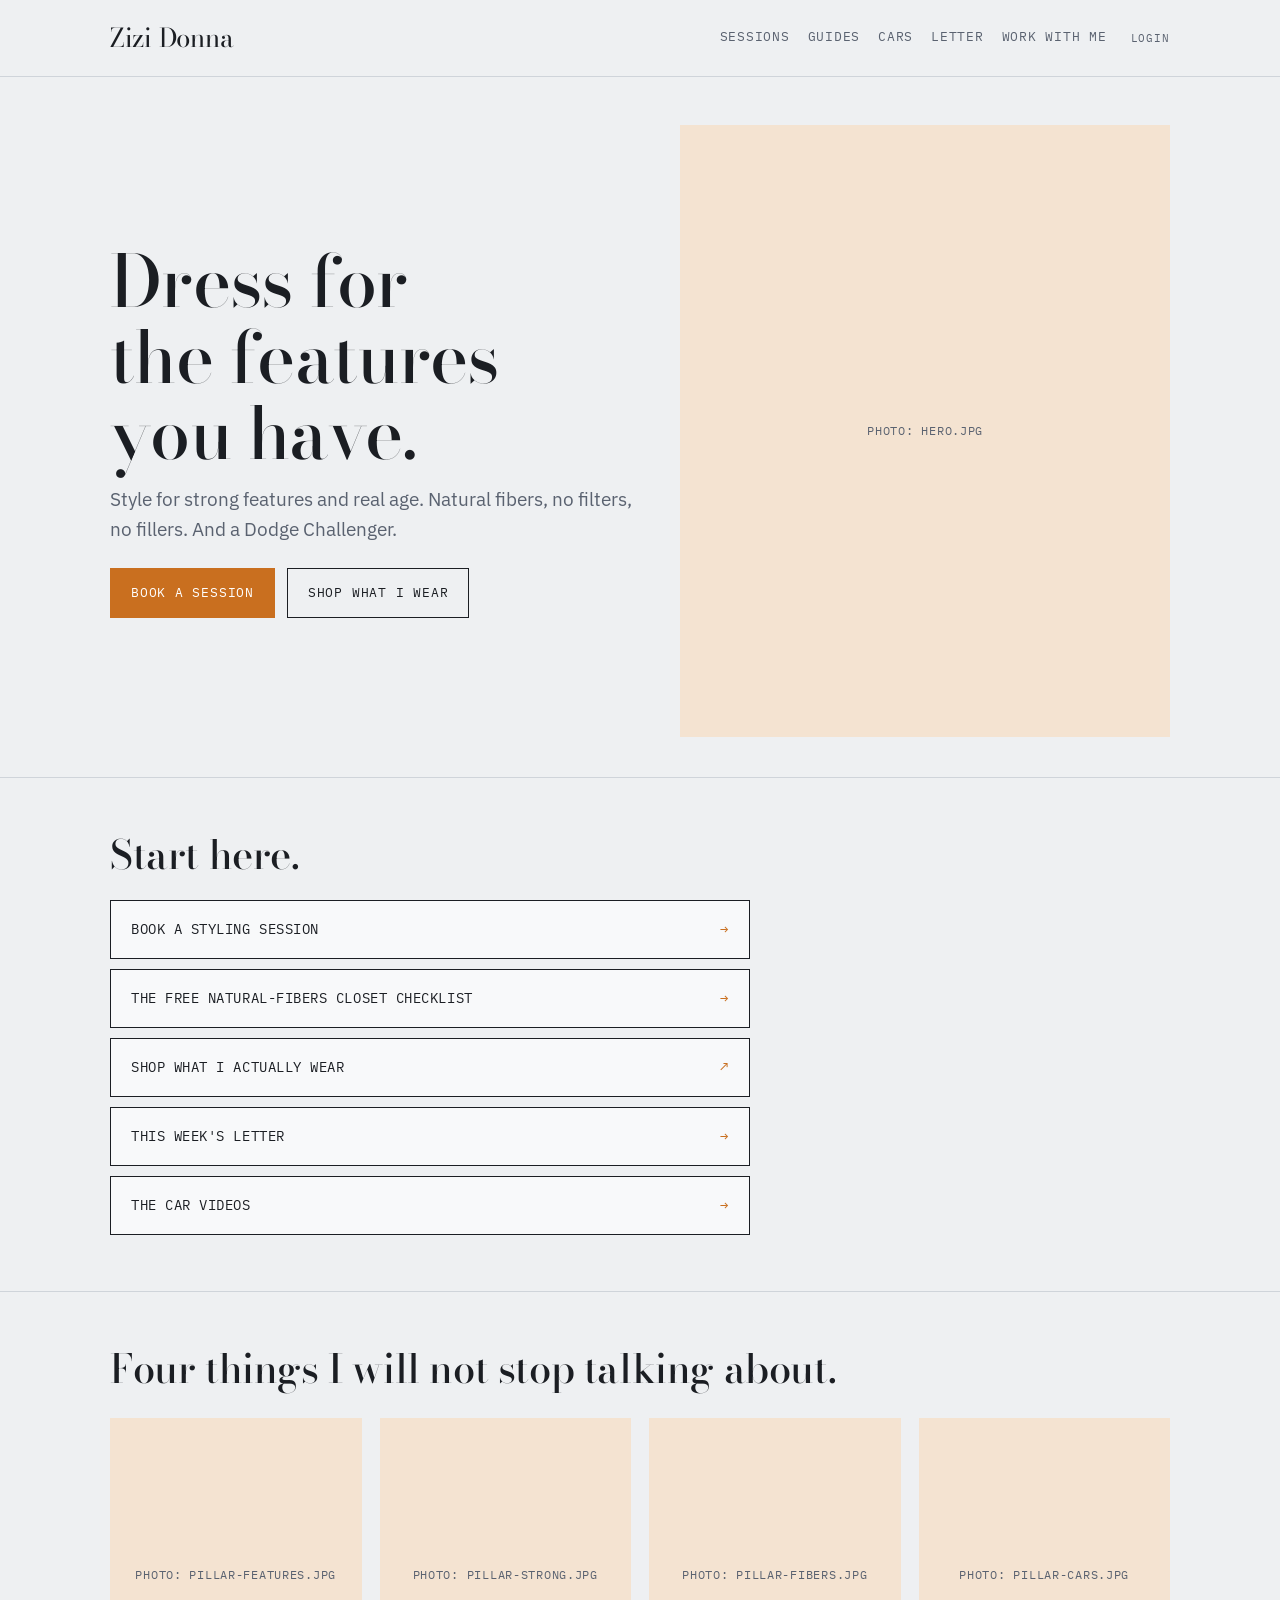
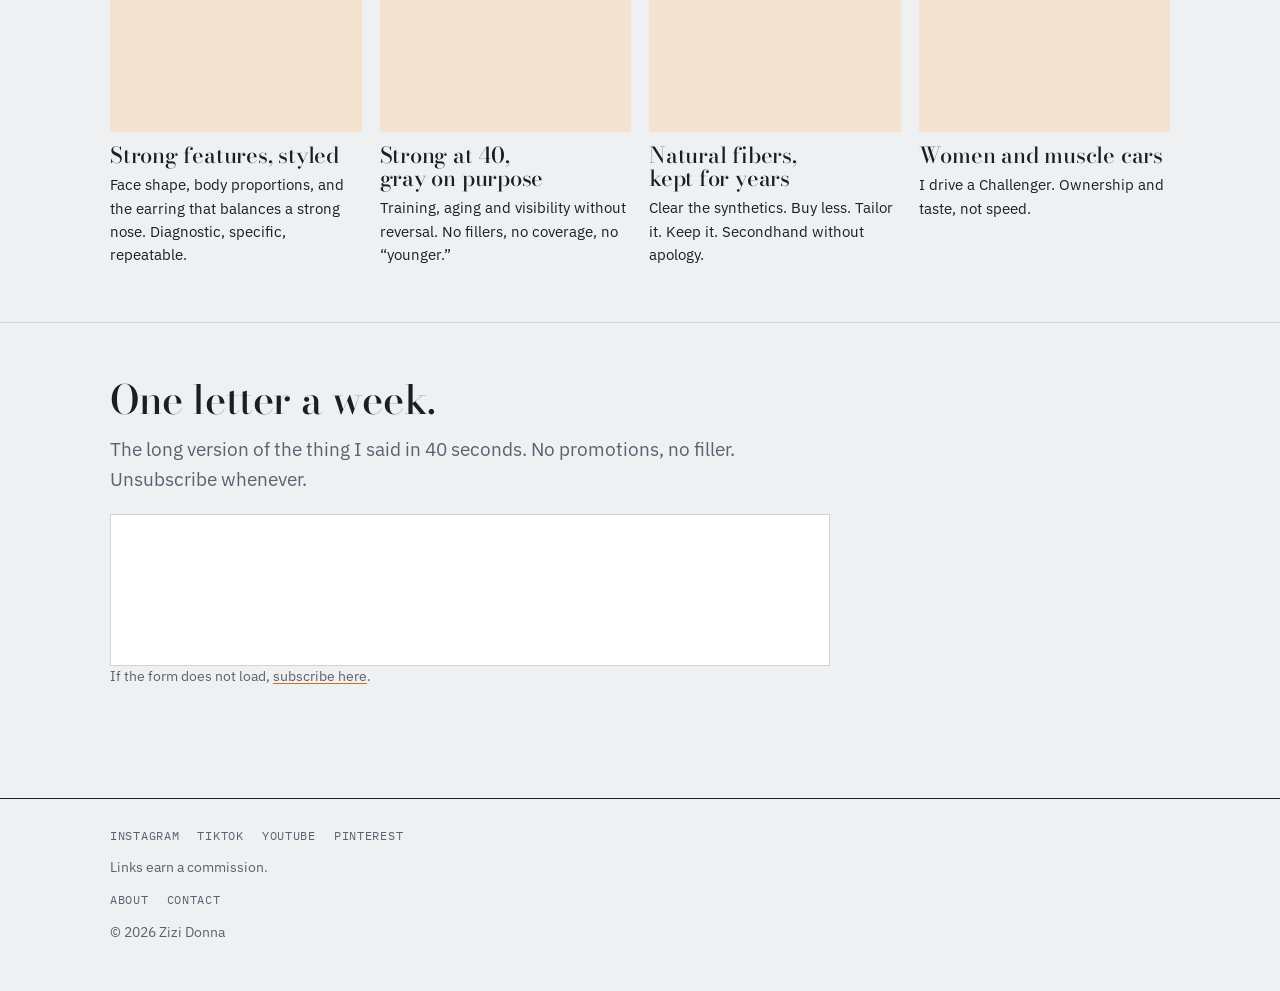
==== index.html @ 4c9f6f74 "Add files via upload" ====
<!doctype html>
<html lang="en">
<head>
<meta charset="utf-8">
<meta name="viewport" content="width=device-width, initial-scale=1">
<title>Zizi Donna · Dress for the features you have</title>
<meta name="description" content="Style for strong features and real age. Natural fibers, gray on purpose, no fillers. Sessions, guides and a weekly letter from Zizi Donna.">
<link rel="canonical" href="https://zizidonna.com/">
<meta property="og:type" content="website">
<meta property="og:url" content="https://zizidonna.com/">
<meta property="og:title" content="Zizi Donna · Dress for the features you have">
<meta property="og:description" content="Style for strong features and real age. Natural fibers, no filters, no fillers. And a Dodge Challenger.">
<meta property="og:image" content="https://zizidonna.com/assets/img/og.jpg">
<link rel="icon" href="/assets/favicon.svg" type="image/svg+xml">
<link rel="preconnect" href="https://fonts.googleapis.com">
<link rel="preconnect" href="https://fonts.gstatic.com" crossorigin>
<link rel="stylesheet" href="https://fonts.googleapis.com/css2?family=Bodoni+Moda:opsz,wght@6..96,400;6..96,500&family=IBM+Plex+Sans:wght@400;500;600&family=IBM+Plex+Mono:wght@400;500&display=swap">
<link rel="stylesheet" href="/assets/style.css">
</head>
<body>
<a class="skip" href="#main">Skip to content</a>
<header class="site">
  <div class="wrap">
    <a class="logo" href="/">Zizi Donna</a>
    <nav class="main" aria-label="Main">
      <a href="/sessions/">Sessions</a>
      <a href="/guides/">Guides</a>
      <a href="/cars/">Cars</a>
      <a href="/letter/">Letter</a>
      <a href="/brands/">Work with me</a>
    </nav>
    <a class="login" href="/dashboard/">Login</a>
  </div>
</header>

<main id="main">
  <section class="wrap hero">
    <div>
      <h1>Dress for the features you have.</h1>
      <p class="lede">Style for strong features and real age. Natural fibers, no filters, no fillers. And a Dodge Challenger.</p>
      <div class="btn-row">
        <a class="btn primary" href="/sessions/">Book a session</a>
        <a class="btn" href="https://shopmy.us/zizidonna" target="_blank" rel="noopener" data-todo="shopmy-link">Shop what I wear</a>
      </div>
    </div>
    <div class="photo">
      <img src="/assets/img/hero.jpg" alt="Zizi Donna, full length, in a white one-shoulder top and black wide-leg trousers" onerror="this.hidden=true;this.nextElementSibling.hidden=false">
      <div class="missing" hidden>Photo: hero.jpg</div>
    </div>
  </section>

  <section>
    <div class="wrap">
      <h2>Start here.</h2>
      <div class="hub">
        <a href="/sessions/"><span>Book a styling session</span><span class="arrow">→</span></a>
        <a href="/guides/"><span>The free natural-fibers closet checklist</span><span class="arrow">→</span></a>
        <a href="https://shopmy.us/zizidonna" target="_blank" rel="noopener" data-todo="shopmy-link"><span>Shop what I actually wear</span><span class="arrow">↗</span></a>
        <a href="/letter/"><span>This week's letter</span><span class="arrow">→</span></a>
        <a href="/cars/"><span>The car videos</span><span class="arrow">→</span></a>
      </div>
    </div>
  </section>

  <section>
    <div class="wrap">
      <h2>Four things I will not stop talking about.</h2>
      <div class="pillars">
        <div class="pillar">
          <img src="/assets/img/pillar-features.jpg" alt="Gold ring and bracelet on a hand, close up" onerror="this.hidden=true;this.nextElementSibling.hidden=false">
          <div class="missing" hidden>Photo: pillar-features.jpg</div>
          <h3>Strong features, styled</h3>
          <p>Face shape, body proportions, and the earring that balances a strong nose. Diagnostic, specific, repeatable.</p>
        </div>
        <div class="pillar">
          <img src="/assets/img/pillar-strong.jpg" alt="Zizi in a brown dress at a fruit market" onerror="this.hidden=true;this.nextElementSibling.hidden=false">
          <div class="missing" hidden>Photo: pillar-strong.jpg</div>
          <h3>Strong at 40, gray on purpose</h3>
          <p>Training, aging and visibility without reversal. No fillers, no coverage, no “younger.”</p>
        </div>
        <div class="pillar">
          <img src="/assets/img/pillar-fibers.jpg" alt="A wool coat, back vent" onerror="this.hidden=true;this.nextElementSibling.hidden=false">
          <div class="missing" hidden>Photo: pillar-fibers.jpg</div>
          <h3>Natural fibers, kept for years</h3>
          <p>Clear the synthetics. Buy less. Tailor it. Keep it. Secondhand without apology.</p>
        </div>
        <div class="pillar">
          <img src="/assets/img/pillar-cars.jpg" alt="A black Dodge Challenger in a parking garage, Zizi beside it in a red dress" onerror="this.hidden=true;this.nextElementSibling.hidden=false">
          <div class="missing" hidden>Photo: pillar-cars.jpg</div>
          <h3>Women and muscle cars</h3>
          <p>I drive a Challenger. Ownership and taste, not speed.</p>
        </div>
      </div>
    </div>
  </section>

  <section>
    <div class="wrap">
      <h2>One letter a week.</h2>
      <p class="lede">The long version of the thing I said in 40 seconds. No promotions, no filler. Unsubscribe whenever.</p>
      <div class="embed" data-todo="substack-publication">
        <iframe src="https://zizidonna.substack.com/embed" height="150" title="Subscribe to the letter" loading="lazy"></iframe>
      </div>
      <p class="fine">If the form does not load, <a href="https://zizidonna.substack.com" target="_blank" rel="noopener" data-todo="substack-publication">subscribe here</a>.</p>
    </div>
  </section>
</main>

<footer class="site">
  <div class="wrap">
    <nav aria-label="Social">
      <a href="https://www.instagram.com/zizidonna" rel="me">Instagram</a>
      <a href="https://www.tiktok.com/@zizidonna" rel="me">TikTok</a>
      <a href="https://www.youtube.com/@zizidonna" rel="me">YouTube</a>
      <a href="https://www.pinterest.com/zizidonna/" rel="me">Pinterest</a>
    </nav>
    <div>Links earn a commission.</div>
    <nav aria-label="Footer"><a href="/about/">About</a><a href="/contact/">Contact</a></nav>
    <div>© 2026 Zizi Donna</div>
  </div>
</footer>
</body>
</html>
---- assets/style.css ----
/* zizidonna.com — one stylesheet. Identity: Bodoni display over a cool undyed-linen ground, apricot accent (Armenia's fruit) used sparingly. */
:root {
  --bg: #eef0f2;
  --surface: #f8f9fa;
  --fg: #1b1e23;
  --muted: #5a6270;
  --rule: #cfd4da;
  --accent: #c96f1f;
  --accent-dark: #a85a16;
  --accent-soft: #f4e3d1;
  --display: "Bodoni Moda", "Didot", "Bodoni 72", Georgia, serif;
  --body: "IBM Plex Sans", "Helvetica Neue", Arial, sans-serif;
  --mono: "IBM Plex Mono", "SF Mono", Menlo, monospace;
}
* { box-sizing: border-box; }
[hidden] { display: none !important; }
html { scroll-behavior: smooth; }
body { margin: 0; background: var(--bg); color: var(--fg); font: 17px/1.55 var(--body); -webkit-font-smoothing: antialiased; }
img { max-width: 100%; display: block; }
a { color: inherit; text-decoration-color: var(--accent); text-underline-offset: 2px; }
:focus-visible { outline: 2px solid var(--accent); outline-offset: 2px; }

.skip { position: absolute; left: -999px; top: 0; }
.skip:focus { left: 16px; top: 16px; background: var(--fg); color: #fff; padding: 8px 12px; z-index: 100; }

.wrap { max-width: 1100px; margin: 0 auto; padding-left: max(20px, env(safe-area-inset-left)); padding-right: max(20px, env(safe-area-inset-right)); }

/* Header */
header.site { border-bottom: 1px solid var(--rule); }
header.site .wrap { display: flex; flex-wrap: wrap; align-items: center; justify-content: space-between; gap: 8px 24px; padding-block: 18px; }
.logo { font-family: var(--display); font-size: 26px; text-decoration: none; letter-spacing: -.01em; }
nav.main { display: flex; flex-wrap: wrap; gap: 4px 18px; font-family: var(--mono); font-size: 12.5px; letter-spacing: .06em; text-transform: uppercase; }
nav.main a { text-decoration: none; color: var(--muted); padding: 6px 0; border-bottom: 2px solid transparent; }
nav.main a[aria-current="page"], nav.main a:hover { color: var(--fg); border-bottom-color: var(--accent); }
/* Login: after the nav, far right, quieter than the nav links. Below 700px it moves up beside the logo so the nav keeps its own line. */
header.site nav.main { margin-left: auto; }
header.site .login { font-family: var(--mono); font-size: 11px; letter-spacing: .08em; text-transform: uppercase; color: var(--muted); text-decoration: none; padding: 6px 0; }
header.site .login:hover, header.site .login[aria-current="page"] { color: var(--fg); text-decoration: underline; }
@media (max-width: 700px) {
  header.site .login { order: 1; }
  header.site nav.main { order: 2; flex-basis: 100%; margin-left: 0; }
}

/* Type */
h1, h2, h3 { font-family: var(--display); font-weight: 500; line-height: 1.05; letter-spacing: -.01em; text-wrap: balance; margin: 0; }
h1 { font-size: clamp(38px, 7vw, 72px); }
h2 { font-size: clamp(28px, 4vw, 40px); }
h3 { font-size: 22px; }
.eyebrow { font-family: var(--mono); font-size: 12px; letter-spacing: .08em; text-transform: uppercase; color: var(--muted); margin: 0 0 10px; }
.lede { font-size: 19px; color: var(--muted); max-width: 60ch; margin: 14px 0 0; }
p { max-width: 66ch; margin: 0 0 14px; }
.fine { font-size: 14px; color: var(--muted); }

/* Sections */
section { padding-block: 56px; }
section + section { border-top: 1px solid var(--rule); }

/* Buttons */
.btn { display: inline-block; font-family: var(--mono); font-size: 13px; letter-spacing: .06em; text-transform: uppercase; text-decoration: none; padding: 14px 20px; border: 1px solid var(--fg); color: var(--fg); background: transparent; cursor: pointer; }
.btn:hover { background: var(--fg); color: #fff; }
.btn.primary { background: var(--accent); border-color: var(--accent); color: #fff; }
.btn.primary:hover { background: var(--accent-dark); border-color: var(--accent-dark); }
.btn-row { display: flex; flex-wrap: wrap; gap: 12px; margin-top: 24px; }

/* Hero */
.hero { display: grid; grid-template-columns: 1.1fr 1fr; gap: 32px; align-items: center; padding-block: 48px 40px; }
.hero .photo img, .hero .photo .missing { width: 100%; aspect-ratio: 4 / 5; object-fit: cover; max-height: 70vh; }

/* Link hub */
.hub { display: grid; gap: 10px; max-width: 640px; margin-top: 24px; }
.hub a { display: flex; justify-content: space-between; align-items: center; gap: 12px; padding: 18px 20px; border: 1px solid var(--fg); text-decoration: none; font-family: var(--mono); font-size: 13.5px; letter-spacing: .04em; text-transform: uppercase; background: var(--surface); }
.hub a:hover { background: var(--fg); color: #fff; }
.hub a .arrow { color: var(--accent); }

/* Pillars */
.pillars { display: grid; grid-template-columns: repeat(4, 1fr); gap: 18px; margin-top: 28px; }
.pillar { min-width: 0; }
.pillar img, .pillar .missing { width: 100%; aspect-ratio: 4 / 5; object-fit: cover; margin-bottom: 12px; }
.pillar h3 { margin-bottom: 6px; }
.pillar p { font-size: 15px; margin: 0; }

/* Cards */
.cards { display: grid; grid-template-columns: repeat(auto-fit, minmax(280px, 1fr)); gap: 18px; margin-top: 28px; }
.card { background: var(--surface); border: 1px solid var(--rule); padding: 22px; display: flex; flex-direction: column; gap: 10px; min-width: 0; }
.card .price { font-family: var(--display); font-size: 34px; line-height: 1; }
.card .meta { font-family: var(--mono); font-size: 12px; letter-spacing: .06em; text-transform: uppercase; color: var(--muted); }
.card p { margin: 0; font-size: 15.5px; }
.card .btn { margin-top: auto; align-self: flex-start; }

/* Two-column boxes, tables, quotes, embeds */
.two { display: grid; grid-template-columns: repeat(auto-fit, minmax(260px, 1fr)); gap: 18px; margin-top: 24px; }
.box { border: 1px solid var(--rule); padding: 18px 20px; min-width: 0; }
.box h4 { margin: 0 0 8px; font-family: var(--mono); font-size: 12px; letter-spacing: .06em; text-transform: uppercase; color: var(--muted); font-weight: 500; }
ul { padding-left: 18px; margin: 0; }
li { margin-bottom: 6px; }
li::marker { color: var(--accent); }
.tablewrap { overflow-x: auto; margin-top: 20px; }
table { border-collapse: collapse; width: 100%; font-size: 15px; }
th, td { text-align: left; vertical-align: top; padding: 10px; border-bottom: 1px solid var(--rule); }
th { font-family: var(--mono); font-size: 11.5px; letter-spacing: .06em; text-transform: uppercase; color: var(--muted); font-weight: 500; }
blockquote.pull { font-family: var(--display); font-size: clamp(24px, 3.4vw, 36px); line-height: 1.2; margin: 40px 0; padding-left: 20px; border-left: 3px solid var(--accent); max-width: 28ch; }
.embed { border: 1px solid var(--rule); background: #fff; max-width: 720px; margin-top: 20px; }
.embed iframe { display: block; width: 100%; border: 0; }
details { border-top: 1px solid var(--rule); padding: 12px 0; max-width: 66ch; }
details:last-of-type { border-bottom: 1px solid var(--rule); }
summary { cursor: pointer; font-weight: 600; }
details p { margin: 10px 0 0; }
.missing { display: flex; align-items: center; justify-content: center; text-align: center; padding: 16px; background: var(--accent-soft); color: var(--muted); font-family: var(--mono); font-size: 12px; letter-spacing: .06em; text-transform: uppercase; }
.stat { font-family: var(--display); font-size: clamp(22px, 3vw, 30px); line-height: 1.2; max-width: 36ch; margin: 24px 0 0; }

/* Footer */
footer.site { border-top: 1px solid var(--fg); margin-top: 40px; padding-block: 28px 48px; font-size: 14px; color: var(--muted); }
footer.site .wrap { display: grid; gap: 12px; }
footer.site nav { display: flex; flex-wrap: wrap; gap: 6px 18px; font-family: var(--mono); font-size: 12px; letter-spacing: .06em; text-transform: uppercase; }
footer.site a { text-decoration: none; color: var(--muted); }
footer.site a:hover { color: var(--fg); }

@media (max-width: 820px) {
  .hero { grid-template-columns: 1fr; gap: 24px; padding-block: 32px 28px; }
  .hero .photo img, .hero .photo .missing { max-height: 52vh; }
  .pillars { grid-template-columns: repeat(2, 1fr); gap: 14px; }
  section { padding-block: 40px; }
}
@media (prefers-reduced-motion: reduce) { html { scroll-behavior: auto; } }
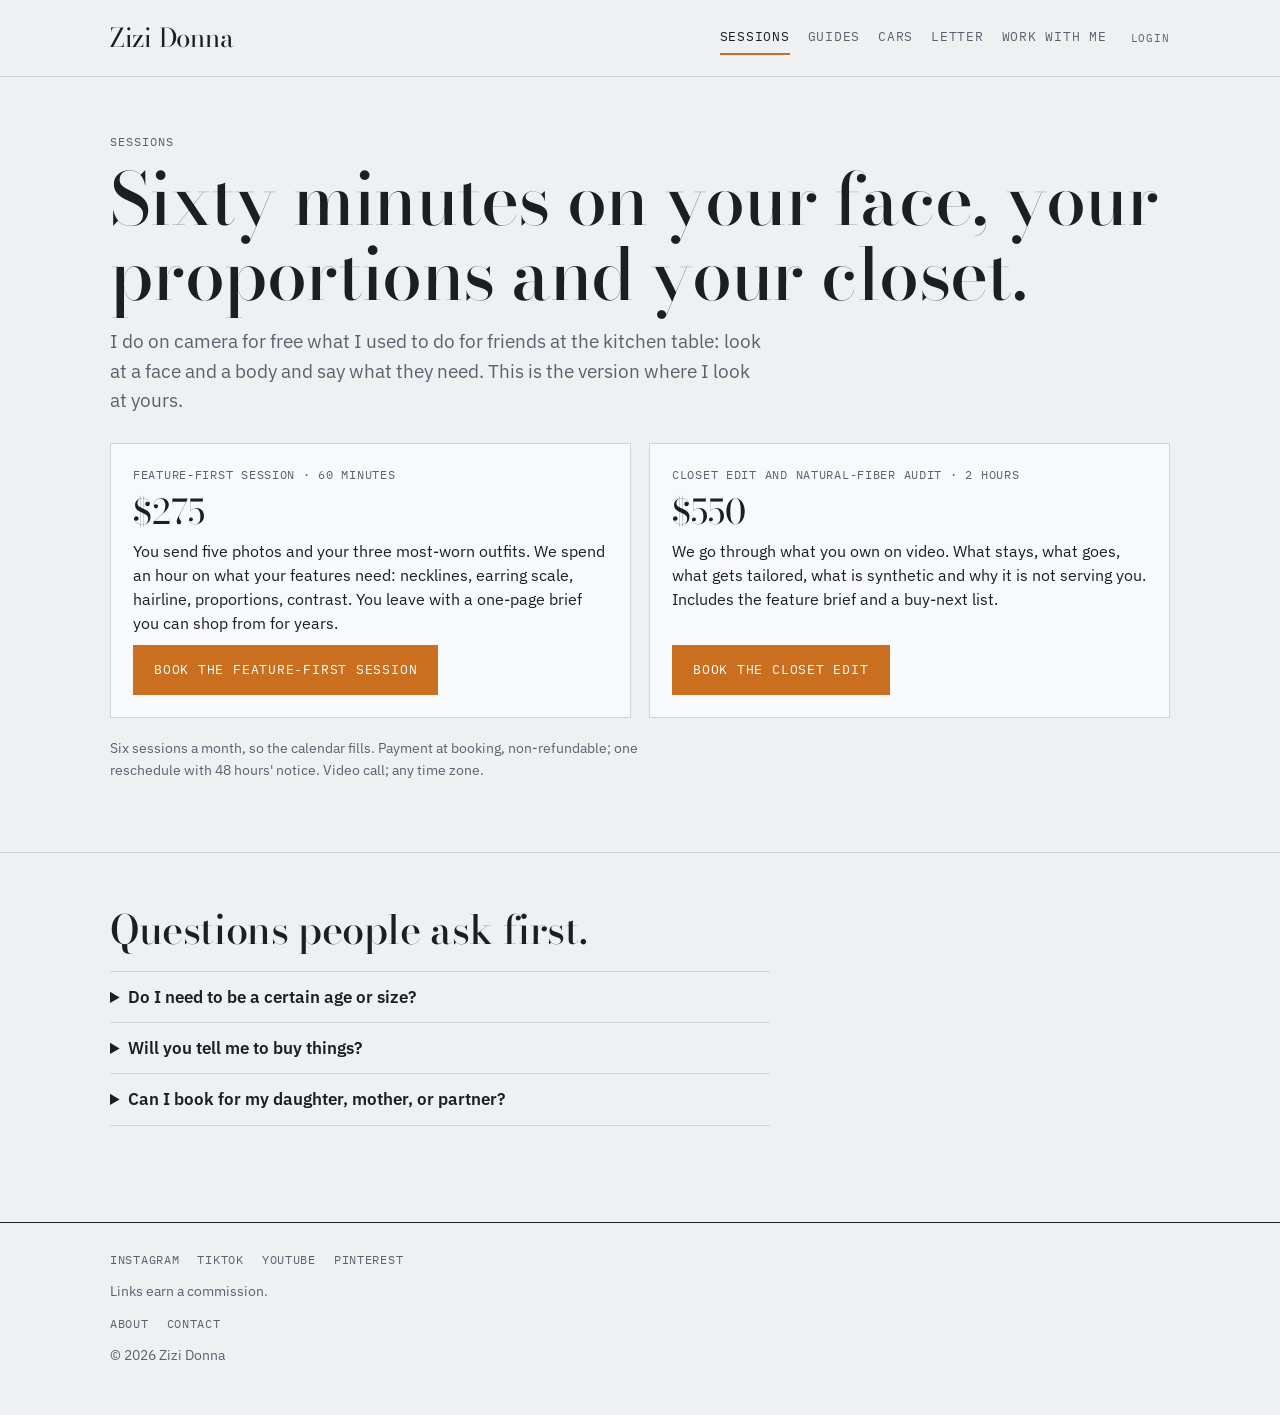
==== commit 7e9b7d3c: "Add files via upload" ====
--- a/index.html
+++ b/index.html
@@ -3,13 +3,13 @@
 <head>
 <meta charset="utf-8">
 <meta name="viewport" content="width=device-width, initial-scale=1">
-<title>Zizi Donna · Dress for the features you have</title>
-<meta name="description" content="Style for strong features and real age. Natural fibers, gray on purpose, no fillers. Sessions, guides and a weekly letter from Zizi Donna.">
-<link rel="canonical" href="https://zizidonna.com/">
+<title>Styling sessions with Zizi Donna</title>
+<meta name="description" content="Sixty minutes on your face, your proportions and your closet. Feature-first styling for women who want to look like themselves.">
+<link rel="canonical" href="https://zizidonna.com/sessions/">
 <meta property="og:type" content="website">
-<meta property="og:url" content="https://zizidonna.com/">
-<meta property="og:title" content="Zizi Donna · Dress for the features you have">
-<meta property="og:description" content="Style for strong features and real age. Natural fibers, no filters, no fillers. And a Dodge Challenger.">
+<meta property="og:url" content="https://zizidonna.com/sessions/">
+<meta property="og:title" content="Styling sessions with Zizi Donna">
+<meta property="og:description" content="Sixty minutes on your face, your proportions and your closet.">
 <meta property="og:image" content="https://zizidonna.com/assets/img/og.jpg">
 <link rel="icon" href="/assets/favicon.svg" type="image/svg+xml">
 <link rel="preconnect" href="https://fonts.googleapis.com">
@@ -23,7 +23,7 @@
   <div class="wrap">
     <a class="logo" href="/">Zizi Donna</a>
     <nav class="main" aria-label="Main">
-      <a href="/sessions/">Sessions</a>
+      <a href="/sessions/" aria-current="page">Sessions</a>
       <a href="/guides/">Guides</a>
       <a href="/cars/">Cars</a>
       <a href="/letter/">Letter</a>
@@ -34,74 +34,48 @@
 </header>
 
 <main id="main">
-  <section class="wrap hero">
-    <div>
-      <h1>Dress for the features you have.</h1>
-      <p class="lede">Style for strong features and real age. Natural fibers, no filters, no fillers. And a Dodge Challenger.</p>
-      <div class="btn-row">
-        <a class="btn primary" href="/sessions/">Book a session</a>
-        <a class="btn" href="https://shopmy.us/zizidonna" target="_blank" rel="noopener" data-todo="shopmy-link">Shop what I wear</a>
+  <section>
+    <div class="wrap">
+      <p class="eyebrow">Sessions</p>
+      <h1>Sixty minutes on your face, your proportions and your closet.</h1>
+      <p class="lede">I do on camera for free what I used to do for friends at the kitchen table: look at a face and a body and say what they need. This is the version where I look at yours.</p>
+
+      <div class="cards">
+        <div class="card">
+          <div class="meta">Feature-first session · 60 minutes</div>
+          <div class="price">$275</div>
+          <p>You send five photos and your three most-worn outfits. We spend an hour on what your features need: necklines, earring scale, hairline, proportions, contrast. You leave with a one-page brief you can shop from for years.</p>
+          <a class="btn primary" href="https://cal.com/zizidonna/feature-first-session" target="_blank" rel="noopener">Book the feature-first session</a>
+        </div>
+        <div class="card">
+          <div class="meta">Closet edit and natural-fiber audit · 2 hours</div>
+          <div class="price">$550</div>
+          <p>We go through what you own on video. What stays, what goes, what gets tailored, what is synthetic and why it is not serving you. Includes the feature brief and a buy-next list.</p>
+          <a class="btn primary" href="https://cal.com/zizidonna/closet-edit" target="_blank" rel="noopener">Book the closet edit</a>
+        </div>
       </div>
-    </div>
-    <div class="photo">
-      <img src="/assets/img/hero.jpg" alt="Zizi Donna, full length, in a white one-shoulder top and black wide-leg trousers" onerror="this.hidden=true;this.nextElementSibling.hidden=false">
-      <div class="missing" hidden>Photo: hero.jpg</div>
+
+      <p class="fine" style="margin-top:20px">Six sessions a month, so the calendar fills. Payment at booking, non-refundable; one reschedule with 48 hours' notice. Video call; any time zone.</p>
     </div>
   </section>
 
   <section>
     <div class="wrap">
-      <h2>Start here.</h2>
-      <div class="hub">
-        <a href="/sessions/"><span>Book a styling session</span><span class="arrow">→</span></a>
-        <a href="/guides/"><span>The free natural-fibers closet checklist</span><span class="arrow">→</span></a>
-        <a href="https://shopmy.us/zizidonna" target="_blank" rel="noopener" data-todo="shopmy-link"><span>Shop what I actually wear</span><span class="arrow">↗</span></a>
-        <a href="/letter/"><span>This week's letter</span><span class="arrow">→</span></a>
-        <a href="/cars/"><span>The car videos</span><span class="arrow">→</span></a>
+      <h2>Questions people ask first.</h2>
+      <div style="margin-top:20px">
+        <details>
+          <summary>Do I need to be a certain age or size?</summary>
+          <p>No. The method is about features and proportions, not age or size.</p>
+        </details>
+        <details>
+          <summary>Will you tell me to buy things?</summary>
+          <p>Rarely, and never from a brand I would not wear. Most sessions end with fewer purchases, not more.</p>
+        </details>
+        <details>
+          <summary>Can I book for my daughter, mother, or partner?</summary>
+          <p>Yes. Book under your name and tell me in the intake form.</p>
+        </details>
       </div>
-    </div>
-  </section>
-
-  <section>
-    <div class="wrap">
-      <h2>Four things I will not stop talking about.</h2>
-      <div class="pillars">
-        <div class="pillar">
-          <img src="/assets/img/pillar-features.jpg" alt="Gold ring and bracelet on a hand, close up" onerror="this.hidden=true;this.nextElementSibling.hidden=false">
-          <div class="missing" hidden>Photo: pillar-features.jpg</div>
-          <h3>Strong features, styled</h3>
-          <p>Face shape, body proportions, and the earring that balances a strong nose. Diagnostic, specific, repeatable.</p>
-        </div>
-        <div class="pillar">
-          <img src="/assets/img/pillar-strong.jpg" alt="Zizi in a brown dress at a fruit market" onerror="this.hidden=true;this.nextElementSibling.hidden=false">
-          <div class="missing" hidden>Photo: pillar-strong.jpg</div>
-          <h3>Strong at 40, gray on purpose</h3>
-          <p>Training, aging and visibility without reversal. No fillers, no coverage, no “younger.”</p>
-        </div>
-        <div class="pillar">
-          <img src="/assets/img/pillar-fibers.jpg" alt="A wool coat, back vent" onerror="this.hidden=true;this.nextElementSibling.hidden=false">
-          <div class="missing" hidden>Photo: pillar-fibers.jpg</div>
-          <h3>Natural fibers, kept for years</h3>
-          <p>Clear the synthetics. Buy less. Tailor it. Keep it. Secondhand without apology.</p>
-        </div>
-        <div class="pillar">
-          <img src="/assets/img/pillar-cars.jpg" alt="A black Dodge Challenger in a parking garage, Zizi beside it in a red dress" onerror="this.hidden=true;this.nextElementSibling.hidden=false">
-          <div class="missing" hidden>Photo: pillar-cars.jpg</div>
-          <h3>Women and muscle cars</h3>
-          <p>I drive a Challenger. Ownership and taste, not speed.</p>
-        </div>
-      </div>
-    </div>
-  </section>
-
-  <section>
-    <div class="wrap">
-      <h2>One letter a week.</h2>
-      <p class="lede">The long version of the thing I said in 40 seconds. No promotions, no filler. Unsubscribe whenever.</p>
-      <div class="embed" data-todo="substack-publication">
-        <iframe src="https://zizidonna.substack.com/embed" height="150" title="Subscribe to the letter" loading="lazy"></iframe>
-      </div>
-      <p class="fine">If the form does not load, <a href="https://zizidonna.substack.com" target="_blank" rel="noopener" data-todo="substack-publication">subscribe here</a>.</p>
     </div>
   </section>
 </main>
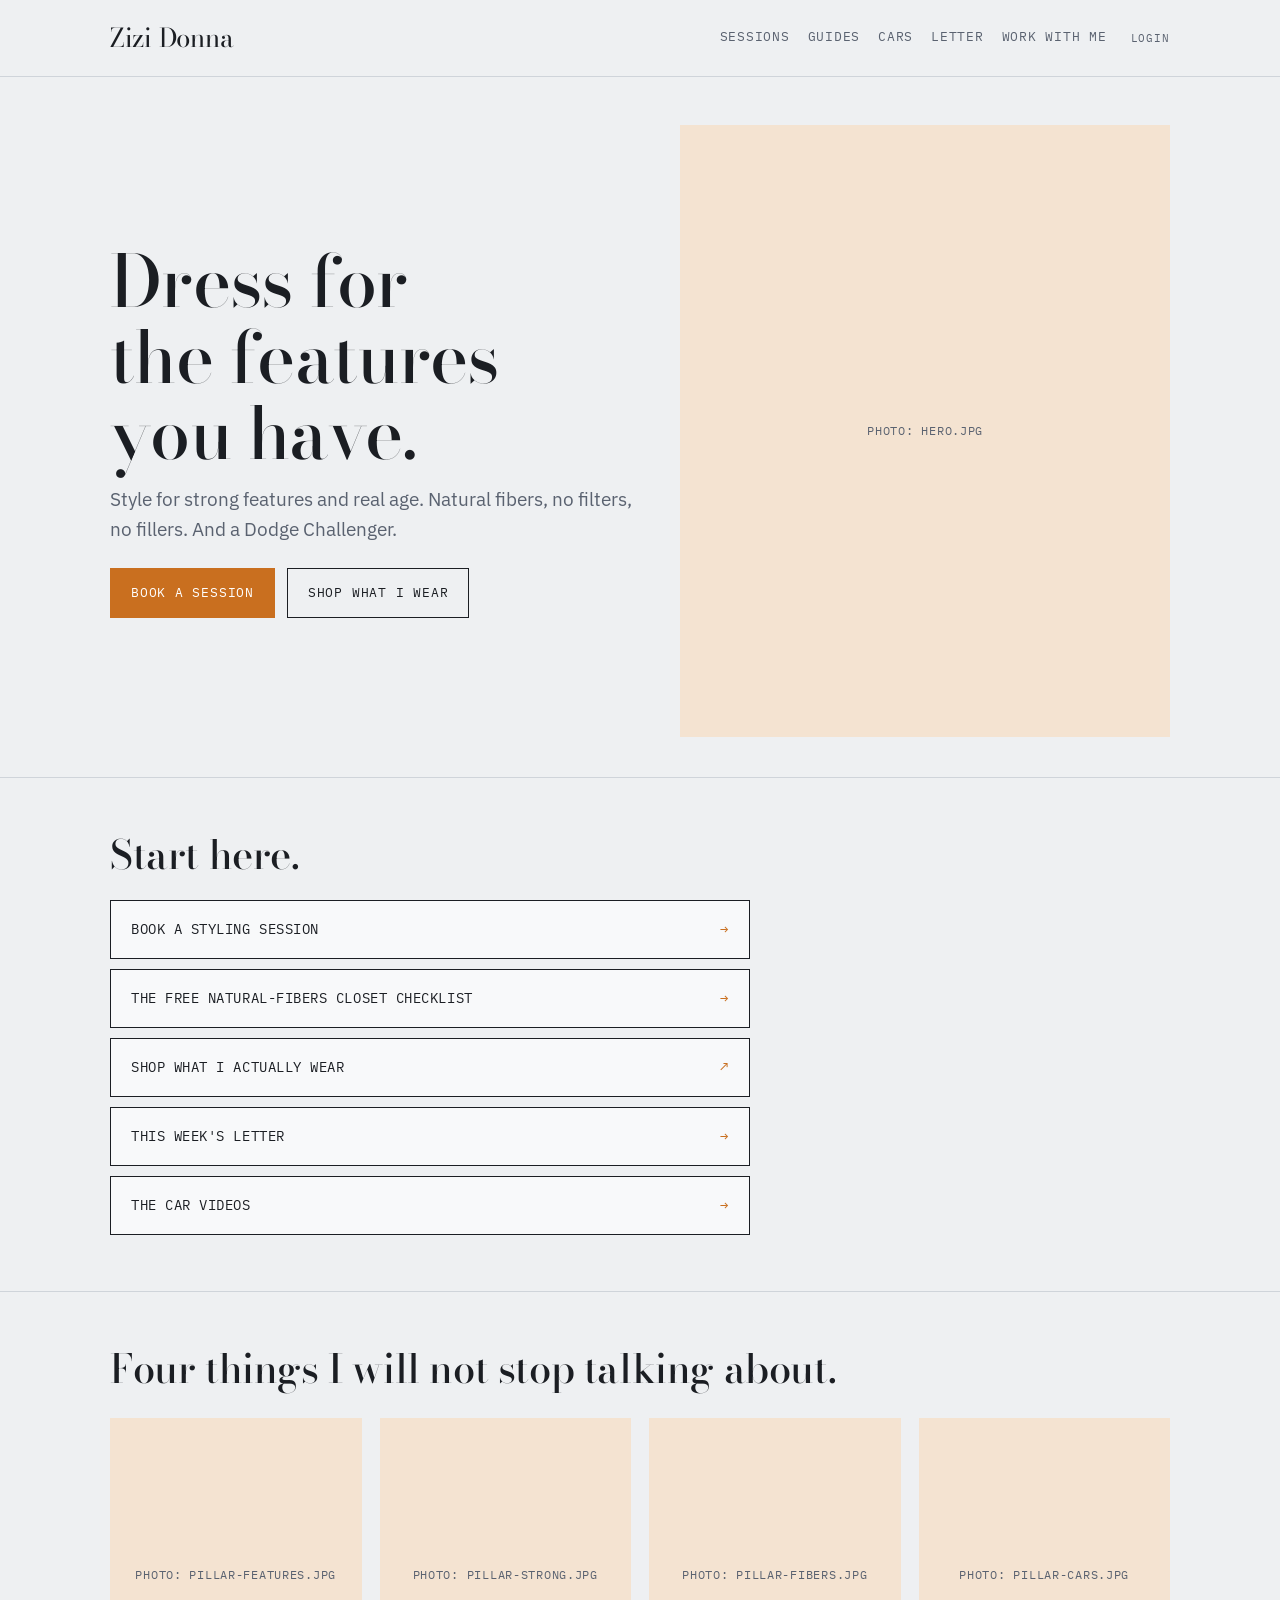
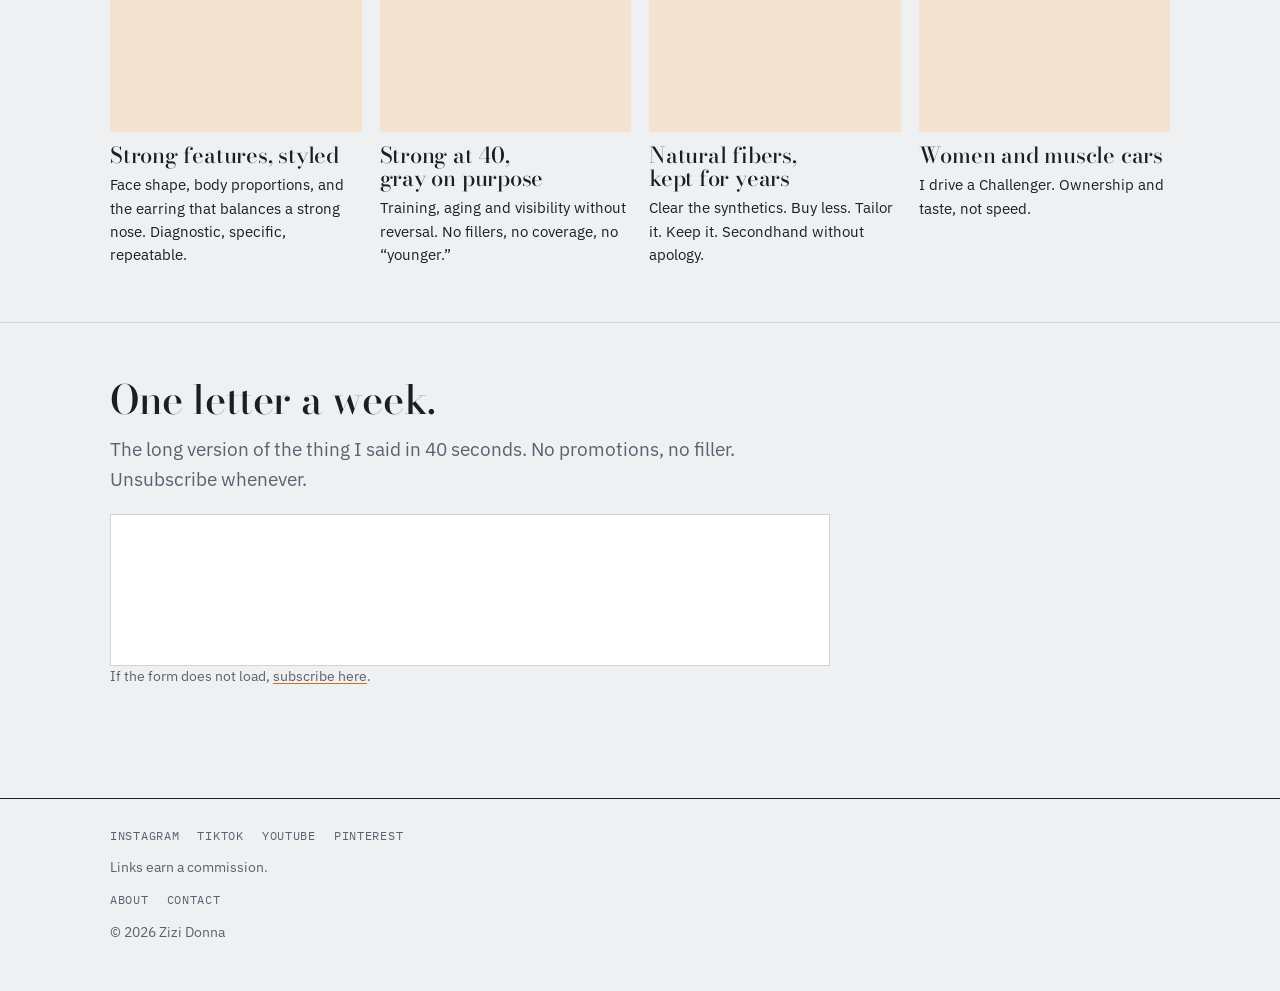
==== commit 254ec0ad: "Add files via upload" ====
--- a/index.html
+++ b/index.html
@@ -3,13 +3,13 @@
 <head>
 <meta charset="utf-8">
 <meta name="viewport" content="width=device-width, initial-scale=1">
-<title>Styling sessions with Zizi Donna</title>
-<meta name="description" content="Sixty minutes on your face, your proportions and your closet. Feature-first styling for women who want to look like themselves.">
-<link rel="canonical" href="https://zizidonna.com/sessions/">
+<title>Zizi Donna · Dress for the features you have</title>
+<meta name="description" content="Style for strong features and real age. Natural fibers, gray on purpose, no fillers. Sessions, guides and a weekly letter from Zizi Donna.">
+<link rel="canonical" href="https://zizidonna.com/">
 <meta property="og:type" content="website">
-<meta property="og:url" content="https://zizidonna.com/sessions/">
-<meta property="og:title" content="Styling sessions with Zizi Donna">
-<meta property="og:description" content="Sixty minutes on your face, your proportions and your closet.">
+<meta property="og:url" content="https://zizidonna.com/">
+<meta property="og:title" content="Zizi Donna · Dress for the features you have">
+<meta property="og:description" content="Style for strong features and real age. Natural fibers, no filters, no fillers. And a Dodge Challenger.">
 <meta property="og:image" content="https://zizidonna.com/assets/img/og.jpg">
 <link rel="icon" href="/assets/favicon.svg" type="image/svg+xml">
 <link rel="preconnect" href="https://fonts.googleapis.com">
@@ -23,7 +23,7 @@
   <div class="wrap">
     <a class="logo" href="/">Zizi Donna</a>
     <nav class="main" aria-label="Main">
-      <a href="/sessions/" aria-current="page">Sessions</a>
+      <a href="/sessions/">Sessions</a>
       <a href="/guides/">Guides</a>
       <a href="/cars/">Cars</a>
       <a href="/letter/">Letter</a>
@@ -34,48 +34,74 @@
 </header>
 
 <main id="main">
-  <section>
-    <div class="wrap">
-      <p class="eyebrow">Sessions</p>
-      <h1>Sixty minutes on your face, your proportions and your closet.</h1>
-      <p class="lede">I do on camera for free what I used to do for friends at the kitchen table: look at a face and a body and say what they need. This is the version where I look at yours.</p>
-
-      <div class="cards">
-        <div class="card">
-          <div class="meta">Feature-first session · 60 minutes</div>
-          <div class="price">$275</div>
-          <p>You send five photos and your three most-worn outfits. We spend an hour on what your features need: necklines, earring scale, hairline, proportions, contrast. You leave with a one-page brief you can shop from for years.</p>
-          <a class="btn primary" href="https://cal.com/zizidonna/feature-first-session" target="_blank" rel="noopener">Book the feature-first session</a>
-        </div>
-        <div class="card">
-          <div class="meta">Closet edit and natural-fiber audit · 2 hours</div>
-          <div class="price">$550</div>
-          <p>We go through what you own on video. What stays, what goes, what gets tailored, what is synthetic and why it is not serving you. Includes the feature brief and a buy-next list.</p>
-          <a class="btn primary" href="https://cal.com/zizidonna/closet-edit" target="_blank" rel="noopener">Book the closet edit</a>
-        </div>
+  <section class="wrap hero">
+    <div>
+      <h1>Dress for the features you have.</h1>
+      <p class="lede">Style for strong features and real age. Natural fibers, no filters, no fillers. And a Dodge Challenger.</p>
+      <div class="btn-row">
+        <a class="btn primary" href="/sessions/">Book a session</a>
+        <a class="btn" href="https://shopmy.us/zizidonna" target="_blank" rel="noopener" data-todo="shopmy-link">Shop what I wear</a>
       </div>
-
-      <p class="fine" style="margin-top:20px">Six sessions a month, so the calendar fills. Payment at booking, non-refundable; one reschedule with 48 hours' notice. Video call; any time zone.</p>
+    </div>
+    <div class="photo">
+      <img src="/assets/img/hero.jpg" alt="Zizi Donna, full length, in a white one-shoulder top and black wide-leg trousers" onerror="this.hidden=true;this.nextElementSibling.hidden=false">
+      <div class="missing" hidden>Photo: hero.jpg</div>
     </div>
   </section>
 
   <section>
     <div class="wrap">
-      <h2>Questions people ask first.</h2>
-      <div style="margin-top:20px">
-        <details>
-          <summary>Do I need to be a certain age or size?</summary>
-          <p>No. The method is about features and proportions, not age or size.</p>
-        </details>
-        <details>
-          <summary>Will you tell me to buy things?</summary>
-          <p>Rarely, and never from a brand I would not wear. Most sessions end with fewer purchases, not more.</p>
-        </details>
-        <details>
-          <summary>Can I book for my daughter, mother, or partner?</summary>
-          <p>Yes. Book under your name and tell me in the intake form.</p>
-        </details>
+      <h2>Start here.</h2>
+      <div class="hub">
+        <a href="/sessions/"><span>Book a styling session</span><span class="arrow">→</span></a>
+        <a href="/guides/"><span>The free natural-fibers closet checklist</span><span class="arrow">→</span></a>
+        <a href="https://shopmy.us/zizidonna" target="_blank" rel="noopener" data-todo="shopmy-link"><span>Shop what I actually wear</span><span class="arrow">↗</span></a>
+        <a href="/letter/"><span>This week's letter</span><span class="arrow">→</span></a>
+        <a href="/cars/"><span>The car videos</span><span class="arrow">→</span></a>
       </div>
+    </div>
+  </section>
+
+  <section>
+    <div class="wrap">
+      <h2>Four things I will not stop talking about.</h2>
+      <div class="pillars">
+        <div class="pillar">
+          <img src="/assets/img/pillar-features.jpg" alt="Gold ring and bracelet on a hand, close up" onerror="this.hidden=true;this.nextElementSibling.hidden=false">
+          <div class="missing" hidden>Photo: pillar-features.jpg</div>
+          <h3>Strong features, styled</h3>
+          <p>Face shape, body proportions, and the earring that balances a strong nose. Diagnostic, specific, repeatable.</p>
+        </div>
+        <div class="pillar">
+          <img src="/assets/img/pillar-strong.jpg" alt="Zizi in a brown dress at a fruit market" onerror="this.hidden=true;this.nextElementSibling.hidden=false">
+          <div class="missing" hidden>Photo: pillar-strong.jpg</div>
+          <h3>Strong at 40, gray on purpose</h3>
+          <p>Training, aging and visibility without reversal. No fillers, no coverage, no “younger.”</p>
+        </div>
+        <div class="pillar">
+          <img src="/assets/img/pillar-fibers.jpg" alt="A wool coat, back vent" onerror="this.hidden=true;this.nextElementSibling.hidden=false">
+          <div class="missing" hidden>Photo: pillar-fibers.jpg</div>
+          <h3>Natural fibers, kept for years</h3>
+          <p>Clear the synthetics. Buy less. Tailor it. Keep it. Secondhand without apology.</p>
+        </div>
+        <div class="pillar">
+          <img src="/assets/img/pillar-cars.jpg" alt="A black Dodge Challenger in a parking garage, Zizi beside it in a red dress" onerror="this.hidden=true;this.nextElementSibling.hidden=false">
+          <div class="missing" hidden>Photo: pillar-cars.jpg</div>
+          <h3>Women and muscle cars</h3>
+          <p>I drive a Challenger. Ownership and taste, not speed.</p>
+        </div>
+      </div>
+    </div>
+  </section>
+
+  <section>
+    <div class="wrap">
+      <h2>One letter a week.</h2>
+      <p class="lede">The long version of the thing I said in 40 seconds. No promotions, no filler. Unsubscribe whenever.</p>
+      <div class="embed">
+        <iframe src="https://zizidonna.substack.com/embed" height="150" title="Subscribe to the letter" loading="lazy"></iframe>
+      </div>
+      <p class="fine">If the form does not load, <a href="https://zizidonna.substack.com" target="_blank" rel="noopener">subscribe here</a>.</p>
     </div>
   </section>
 </main>
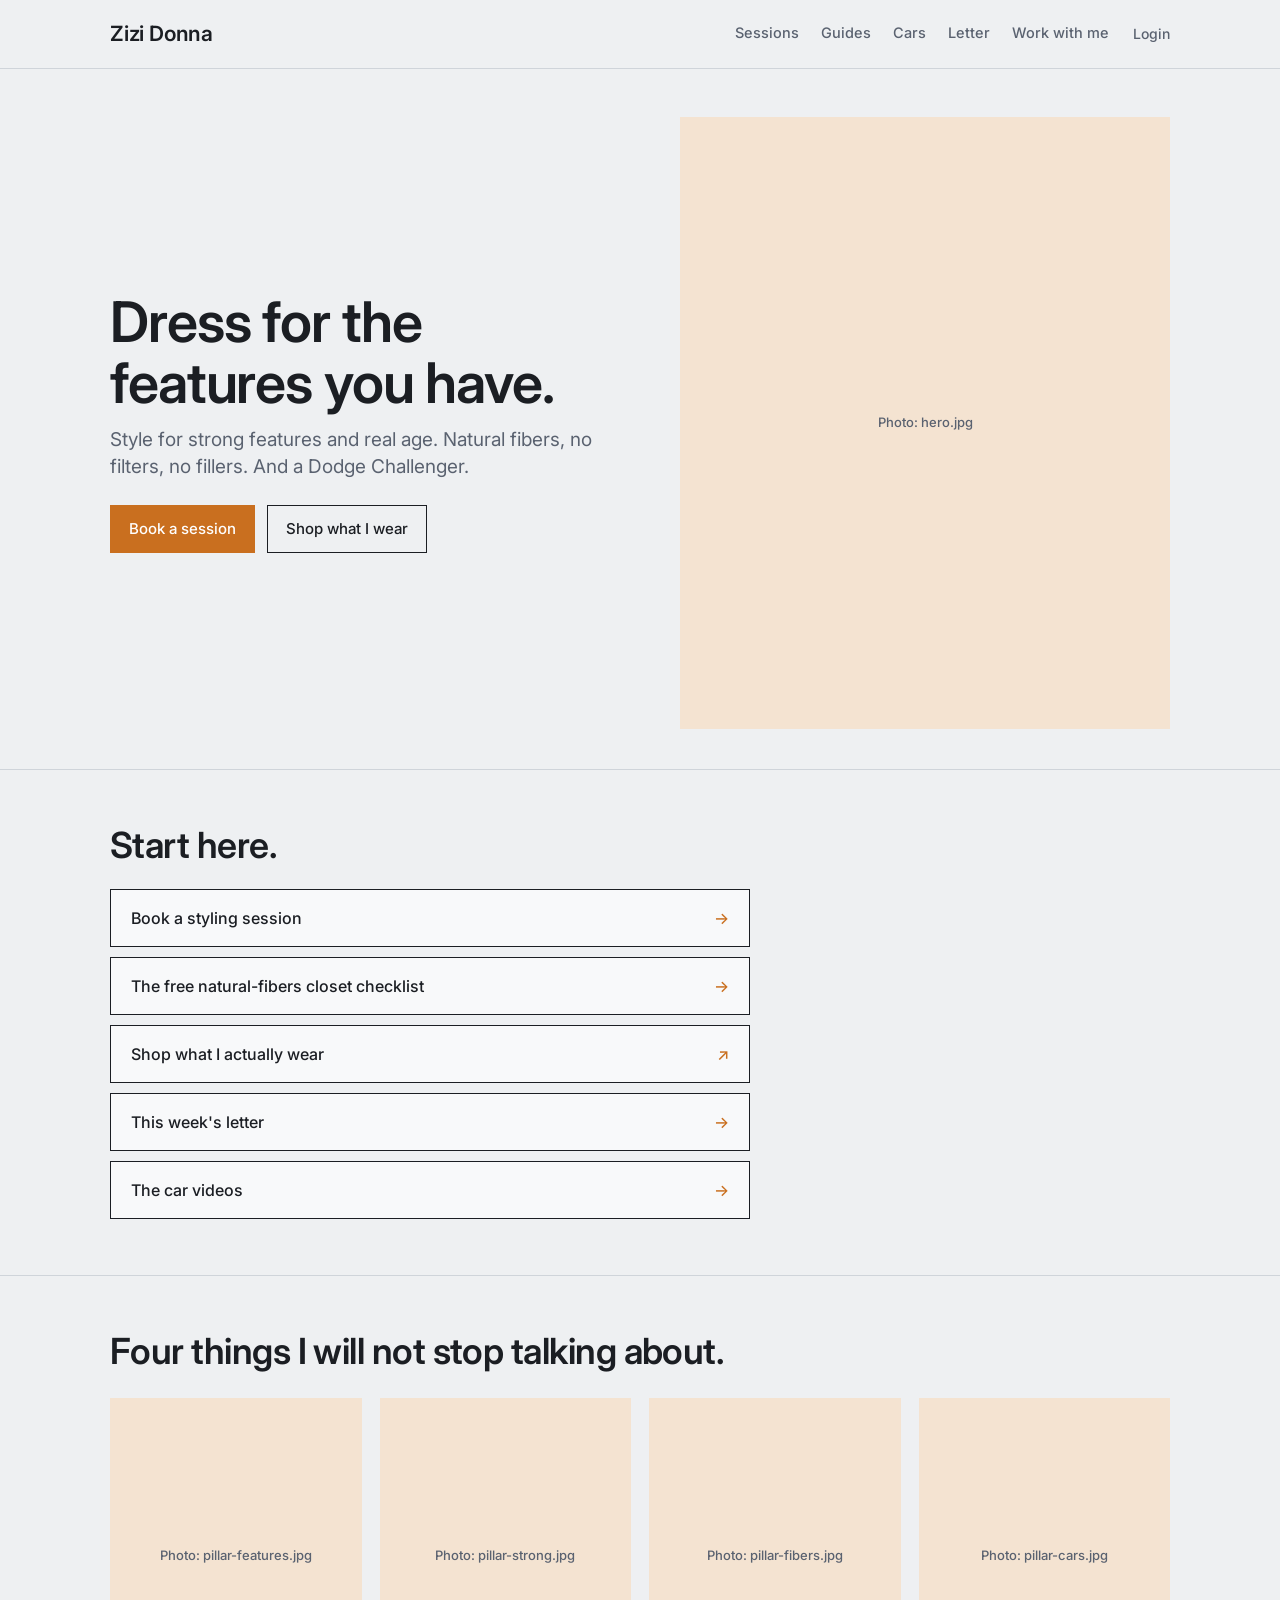
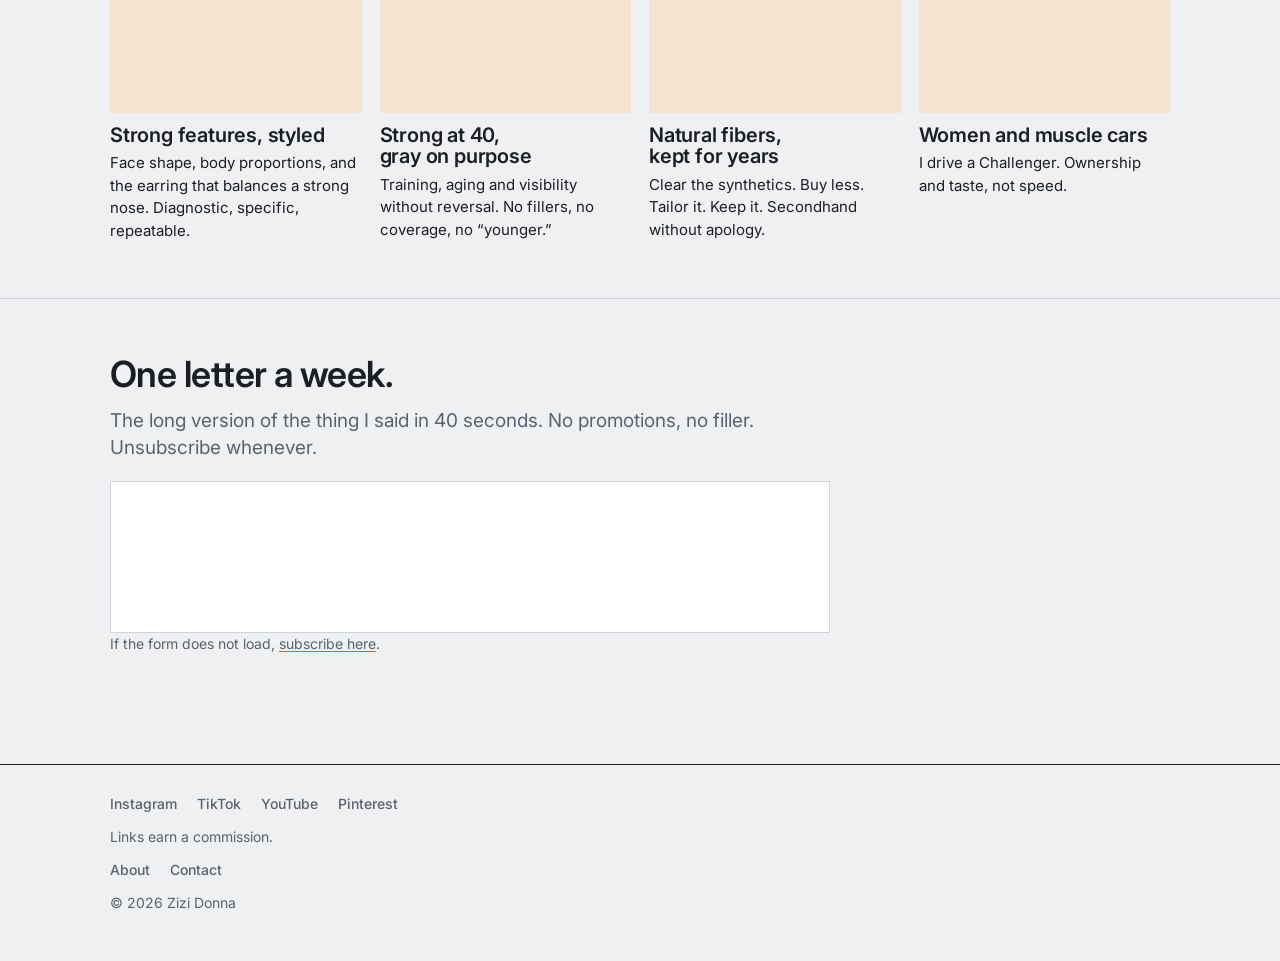
==== commit 2b8bf9a5: "Add files via upload" ====
--- a/index.html
+++ b/index.html
@@ -14,8 +14,8 @@
 <link rel="icon" href="/assets/favicon.svg" type="image/svg+xml">
 <link rel="preconnect" href="https://fonts.googleapis.com">
 <link rel="preconnect" href="https://fonts.gstatic.com" crossorigin>
-<link rel="stylesheet" href="https://fonts.googleapis.com/css2?family=Bodoni+Moda:opsz,wght@6..96,400;6..96,500&family=IBM+Plex+Sans:wght@400;500;600&family=IBM+Plex+Mono:wght@400;500&display=swap">
-<link rel="stylesheet" href="/assets/style.css">
+<link rel="stylesheet" href="https://fonts.googleapis.com/css2?family=Inter:wght@400;500;600;700&display=swap">
+<link rel="stylesheet" href="/assets/style.css?v=3">
 </head>
 <body>
 <a class="skip" href="#main">Skip to content</a>
@@ -40,7 +40,7 @@
       <p class="lede">Style for strong features and real age. Natural fibers, no filters, no fillers. And a Dodge Challenger.</p>
       <div class="btn-row">
         <a class="btn primary" href="/sessions/">Book a session</a>
-        <a class="btn" href="https://shopmy.us/zizidonna" target="_blank" rel="noopener" data-todo="shopmy-link">Shop what I wear</a>
+        <a class="btn" href="https://shopmy.us/zizidonna" target="_blank" rel="noopener">Shop what I wear</a>
       </div>
     </div>
     <div class="photo">
@@ -55,7 +55,7 @@
       <div class="hub">
         <a href="/sessions/"><span>Book a styling session</span><span class="arrow">→</span></a>
         <a href="/guides/"><span>The free natural-fibers closet checklist</span><span class="arrow">→</span></a>
-        <a href="https://shopmy.us/zizidonna" target="_blank" rel="noopener" data-todo="shopmy-link"><span>Shop what I actually wear</span><span class="arrow">↗</span></a>
+        <a href="https://shopmy.us/zizidonna" target="_blank" rel="noopener"><span>Shop what I actually wear</span><span class="arrow">↗</span></a>
         <a href="/letter/"><span>This week's letter</span><span class="arrow">→</span></a>
         <a href="/cars/"><span>The car videos</span><span class="arrow">→</span></a>
       </div>
--- a/assets/style.css
+++ b/assets/style.css
@@ -1,4 +1,6 @@
-/* zizidonna.com — one stylesheet. Identity: Bodoni display over a cool undyed-linen ground, apricot accent (Armenia's fruit) used sparingly. */
+/* zizidonna.com — one stylesheet.
+   Type: the system sans (San Francisco on Apple devices, Segoe/Roboto elsewhere) with Inter as the web fallback,
+   the same family Apple's own site reads in. Cool undyed-linen ground, apricot accent used sparingly. */
 :root {
   --bg: #eef0f2;
   --surface: #f8f9fa;
@@ -8,14 +10,14 @@
   --accent: #c96f1f;
   --accent-dark: #a85a16;
   --accent-soft: #f4e3d1;
-  --display: "Bodoni Moda", "Didot", "Bodoni 72", Georgia, serif;
-  --body: "IBM Plex Sans", "Helvetica Neue", Arial, sans-serif;
-  --mono: "IBM Plex Mono", "SF Mono", Menlo, monospace;
+  --display: -apple-system, BlinkMacSystemFont, "SF Pro Display", "Inter", "Helvetica Neue", Arial, sans-serif;
+  --body: -apple-system, BlinkMacSystemFont, "SF Pro Text", "Inter", "Helvetica Neue", Arial, sans-serif;
+  --mono: -apple-system, BlinkMacSystemFont, "SF Pro Text", "Inter", "Helvetica Neue", Arial, sans-serif;
 }
 * { box-sizing: border-box; }
 [hidden] { display: none !important; }
 html { scroll-behavior: smooth; }
-body { margin: 0; background: var(--bg); color: var(--fg); font: 17px/1.55 var(--body); -webkit-font-smoothing: antialiased; }
+body { margin: 0; background: var(--bg); color: var(--fg); font: 17px/1.5 var(--body); -webkit-font-smoothing: antialiased; }
 img { max-width: 100%; display: block; }
 a { color: inherit; text-decoration-color: var(--accent); text-underline-offset: 2px; }
 :focus-visible { outline: 2px solid var(--accent); outline-offset: 2px; }
@@ -27,14 +29,14 @@
 
 /* Header */
 header.site { border-bottom: 1px solid var(--rule); }
-header.site .wrap { display: flex; flex-wrap: wrap; align-items: center; justify-content: space-between; gap: 8px 24px; padding-block: 18px; }
-.logo { font-family: var(--display); font-size: 26px; text-decoration: none; letter-spacing: -.01em; }
-nav.main { display: flex; flex-wrap: wrap; gap: 4px 18px; font-family: var(--mono); font-size: 12.5px; letter-spacing: .06em; text-transform: uppercase; }
+header.site .wrap { display: flex; flex-wrap: wrap; align-items: center; justify-content: space-between; gap: 8px 24px; padding-block: 16px; }
+.logo { font-family: var(--display); font-weight: 600; font-size: 21px; text-decoration: none; letter-spacing: -.01em; }
+nav.main { display: flex; flex-wrap: wrap; gap: 4px 22px; font-size: 14.5px; font-weight: 500; }
 nav.main a { text-decoration: none; color: var(--muted); padding: 6px 0; border-bottom: 2px solid transparent; }
 nav.main a[aria-current="page"], nav.main a:hover { color: var(--fg); border-bottom-color: var(--accent); }
 /* Login: after the nav, far right, quieter than the nav links. Below 700px it moves up beside the logo so the nav keeps its own line. */
 header.site nav.main { margin-left: auto; }
-header.site .login { font-family: var(--mono); font-size: 11px; letter-spacing: .08em; text-transform: uppercase; color: var(--muted); text-decoration: none; padding: 6px 0; }
+header.site .login { font-size: 14px; font-weight: 500; color: var(--muted); text-decoration: none; padding: 6px 0; }
 header.site .login:hover, header.site .login[aria-current="page"] { color: var(--fg); text-decoration: underline; }
 @media (max-width: 700px) {
   header.site .login { order: 1; }
@@ -42,12 +44,12 @@
 }
 
 /* Type */
-h1, h2, h3 { font-family: var(--display); font-weight: 500; line-height: 1.05; letter-spacing: -.01em; text-wrap: balance; margin: 0; }
-h1 { font-size: clamp(38px, 7vw, 72px); }
-h2 { font-size: clamp(28px, 4vw, 40px); }
-h3 { font-size: 22px; }
-.eyebrow { font-family: var(--mono); font-size: 12px; letter-spacing: .08em; text-transform: uppercase; color: var(--muted); margin: 0 0 10px; }
-.lede { font-size: 19px; color: var(--muted); max-width: 60ch; margin: 14px 0 0; }
+h1, h2, h3 { font-family: var(--display); font-weight: 600; line-height: 1.08; letter-spacing: -.02em; text-wrap: balance; margin: 0; }
+h1 { font-size: clamp(34px, 5.5vw, 56px); }
+h2 { font-size: clamp(26px, 3.4vw, 36px); letter-spacing: -.015em; }
+h3 { font-size: 20px; letter-spacing: -.01em; }
+.eyebrow { font-size: 13px; font-weight: 500; color: var(--muted); margin: 0 0 10px; }
+.lede { font-size: 19px; line-height: 1.4; color: var(--muted); max-width: 60ch; margin: 14px 0 0; }
 p { max-width: 66ch; margin: 0 0 14px; }
 .fine { font-size: 14px; color: var(--muted); }
 
@@ -56,7 +58,7 @@
 section + section { border-top: 1px solid var(--rule); }
 
 /* Buttons */
-.btn { display: inline-block; font-family: var(--mono); font-size: 13px; letter-spacing: .06em; text-transform: uppercase; text-decoration: none; padding: 14px 20px; border: 1px solid var(--fg); color: var(--fg); background: transparent; cursor: pointer; }
+.btn { display: inline-block; font-size: 15px; font-weight: 500; text-decoration: none; padding: 12px 18px; border: 1px solid var(--fg); color: var(--fg); background: transparent; cursor: pointer; }
 .btn:hover { background: var(--fg); color: #fff; }
 .btn.primary { background: var(--accent); border-color: var(--accent); color: #fff; }
 .btn.primary:hover { background: var(--accent-dark); border-color: var(--accent-dark); }
@@ -68,7 +70,7 @@
 
 /* Link hub */
 .hub { display: grid; gap: 10px; max-width: 640px; margin-top: 24px; }
-.hub a { display: flex; justify-content: space-between; align-items: center; gap: 12px; padding: 18px 20px; border: 1px solid var(--fg); text-decoration: none; font-family: var(--mono); font-size: 13.5px; letter-spacing: .04em; text-transform: uppercase; background: var(--surface); }
+.hub a { display: flex; justify-content: space-between; align-items: center; gap: 12px; padding: 16px 20px; border: 1px solid var(--fg); text-decoration: none; font-size: 16px; font-weight: 500; background: var(--surface); }
 .hub a:hover { background: var(--fg); color: #fff; }
 .hub a .arrow { color: var(--accent); }
 
@@ -82,36 +84,36 @@
 /* Cards */
 .cards { display: grid; grid-template-columns: repeat(auto-fit, minmax(280px, 1fr)); gap: 18px; margin-top: 28px; }
 .card { background: var(--surface); border: 1px solid var(--rule); padding: 22px; display: flex; flex-direction: column; gap: 10px; min-width: 0; }
-.card .price { font-family: var(--display); font-size: 34px; line-height: 1; }
-.card .meta { font-family: var(--mono); font-size: 12px; letter-spacing: .06em; text-transform: uppercase; color: var(--muted); }
+.card .price { font-family: var(--display); font-weight: 600; font-size: 32px; line-height: 1; letter-spacing: -.02em; }
+.card .meta { font-size: 13.5px; font-weight: 500; color: var(--muted); }
 .card p { margin: 0; font-size: 15.5px; }
 .card .btn { margin-top: auto; align-self: flex-start; }
 
 /* Two-column boxes, tables, quotes, embeds */
 .two { display: grid; grid-template-columns: repeat(auto-fit, minmax(260px, 1fr)); gap: 18px; margin-top: 24px; }
 .box { border: 1px solid var(--rule); padding: 18px 20px; min-width: 0; }
-.box h4 { margin: 0 0 8px; font-family: var(--mono); font-size: 12px; letter-spacing: .06em; text-transform: uppercase; color: var(--muted); font-weight: 500; }
+.box h4 { margin: 0 0 8px; font-size: 13.5px; font-weight: 600; color: var(--muted); }
 ul { padding-left: 18px; margin: 0; }
 li { margin-bottom: 6px; }
 li::marker { color: var(--accent); }
 .tablewrap { overflow-x: auto; margin-top: 20px; }
 table { border-collapse: collapse; width: 100%; font-size: 15px; }
 th, td { text-align: left; vertical-align: top; padding: 10px; border-bottom: 1px solid var(--rule); }
-th { font-family: var(--mono); font-size: 11.5px; letter-spacing: .06em; text-transform: uppercase; color: var(--muted); font-weight: 500; }
-blockquote.pull { font-family: var(--display); font-size: clamp(24px, 3.4vw, 36px); line-height: 1.2; margin: 40px 0; padding-left: 20px; border-left: 3px solid var(--accent); max-width: 28ch; }
+th { font-size: 13px; font-weight: 600; color: var(--muted); }
+blockquote.pull { font-family: var(--display); font-weight: 600; font-size: clamp(22px, 3vw, 30px); line-height: 1.2; letter-spacing: -.015em; margin: 40px 0; padding-left: 20px; border-left: 3px solid var(--accent); max-width: 28ch; }
 .embed { border: 1px solid var(--rule); background: #fff; max-width: 720px; margin-top: 20px; }
 .embed iframe { display: block; width: 100%; border: 0; }
 details { border-top: 1px solid var(--rule); padding: 12px 0; max-width: 66ch; }
 details:last-of-type { border-bottom: 1px solid var(--rule); }
 summary { cursor: pointer; font-weight: 600; }
 details p { margin: 10px 0 0; }
-.missing { display: flex; align-items: center; justify-content: center; text-align: center; padding: 16px; background: var(--accent-soft); color: var(--muted); font-family: var(--mono); font-size: 12px; letter-spacing: .06em; text-transform: uppercase; }
-.stat { font-family: var(--display); font-size: clamp(22px, 3vw, 30px); line-height: 1.2; max-width: 36ch; margin: 24px 0 0; }
+.missing { display: flex; align-items: center; justify-content: center; text-align: center; padding: 16px; background: var(--accent-soft); color: var(--muted); font-size: 13px; font-weight: 500; }
+.stat { font-family: var(--display); font-weight: 600; font-size: clamp(22px, 3vw, 30px); line-height: 1.2; letter-spacing: -.015em; max-width: 36ch; margin: 24px 0 0; }
 
 /* Footer */
 footer.site { border-top: 1px solid var(--fg); margin-top: 40px; padding-block: 28px 48px; font-size: 14px; color: var(--muted); }
 footer.site .wrap { display: grid; gap: 12px; }
-footer.site nav { display: flex; flex-wrap: wrap; gap: 6px 18px; font-family: var(--mono); font-size: 12px; letter-spacing: .06em; text-transform: uppercase; }
+footer.site nav { display: flex; flex-wrap: wrap; gap: 6px 20px; font-size: 14px; font-weight: 500; }
 footer.site a { text-decoration: none; color: var(--muted); }
 footer.site a:hover { color: var(--fg); }
 
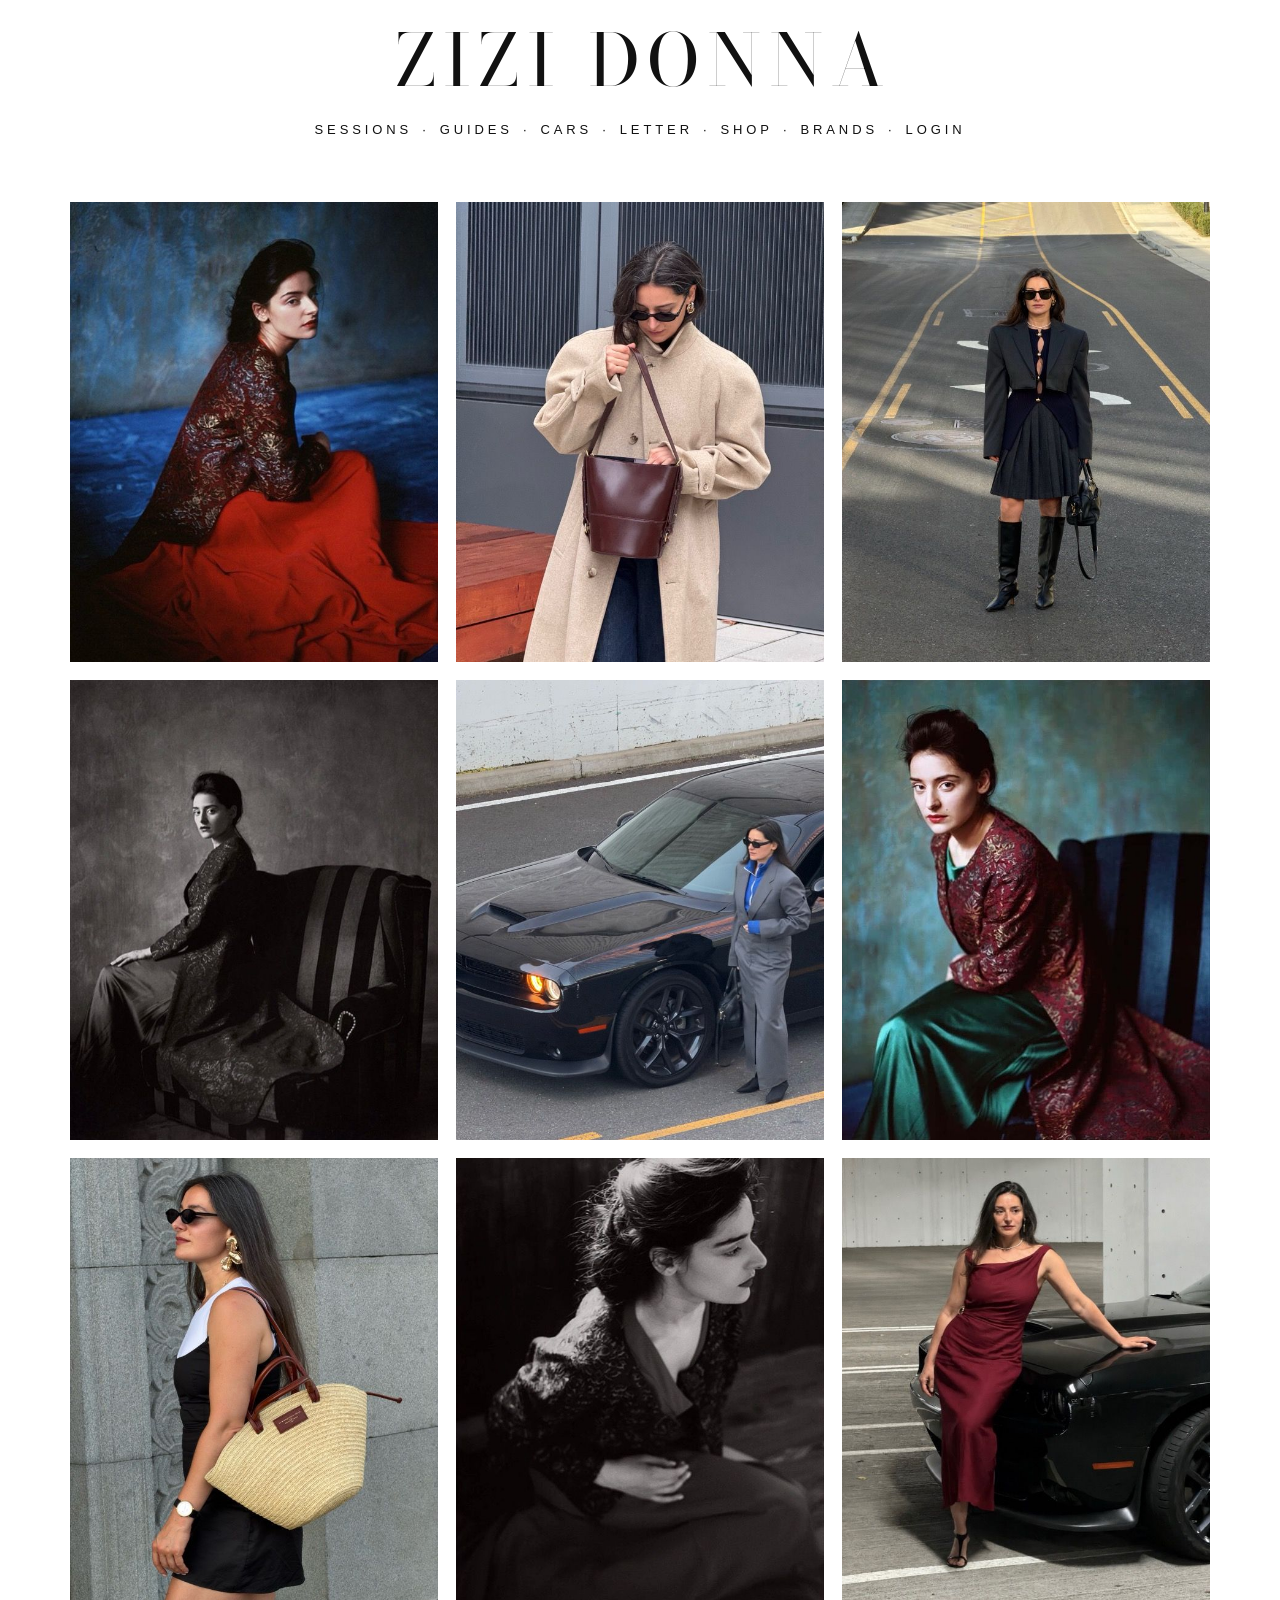
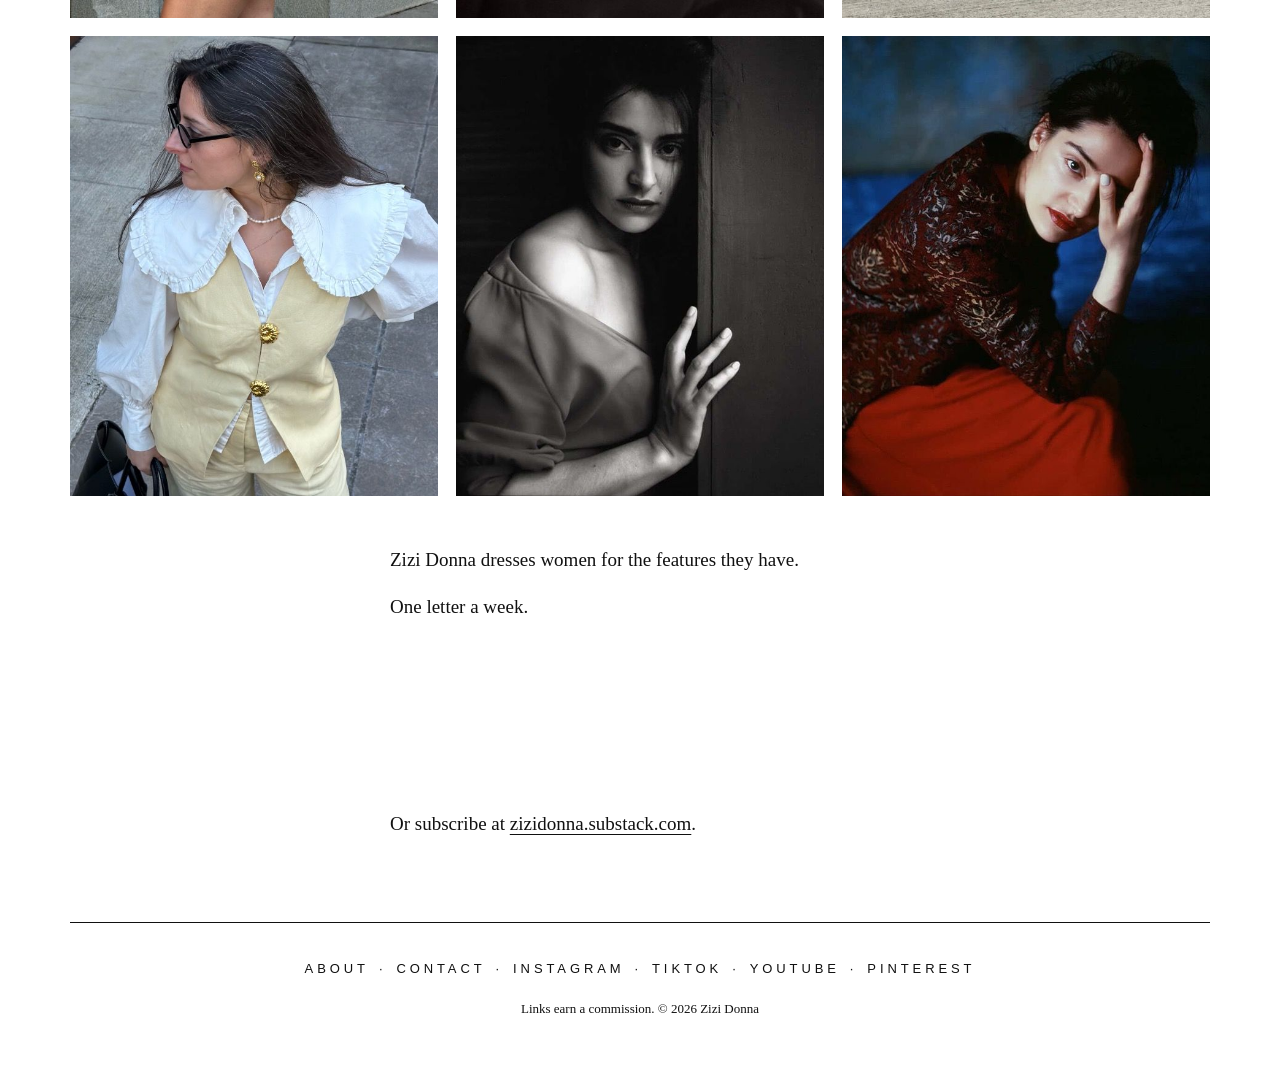
==== commit fdb240b0: "Add files via upload" ====
--- a/index.html
+++ b/index.html
@@ -3,121 +3,56 @@
 <head>
 <meta charset="utf-8">
 <meta name="viewport" content="width=device-width, initial-scale=1">
-<title>Zizi Donna · Dress for the features you have</title>
-<meta name="description" content="Style for strong features and real age. Natural fibers, gray on purpose, no fillers. Sessions, guides and a weekly letter from Zizi Donna.">
+<title>Zizi Donna</title>
+<meta name="description" content="Zizi Donna dresses women for the features they have. Bellevue, Washington. Sessions by video, two guides, a letter each week.">
 <link rel="canonical" href="https://zizidonna.com/">
 <meta property="og:type" content="website">
 <meta property="og:url" content="https://zizidonna.com/">
-<meta property="og:title" content="Zizi Donna · Dress for the features you have">
-<meta property="og:description" content="Style for strong features and real age. Natural fibers, no filters, no fillers. And a Dodge Challenger.">
+<meta property="og:title" content="Zizi Donna">
+<meta property="og:description" content="Zizi Donna dresses women for the features they have. Bellevue, Washington. Sessions by video, two guides, a letter each week.">
 <meta property="og:image" content="https://zizidonna.com/assets/img/og.jpg">
 <link rel="icon" href="/assets/favicon.svg" type="image/svg+xml">
 <link rel="preconnect" href="https://fonts.googleapis.com">
 <link rel="preconnect" href="https://fonts.gstatic.com" crossorigin>
-<link rel="stylesheet" href="https://fonts.googleapis.com/css2?family=Inter:wght@400;500;600;700&display=swap">
-<link rel="stylesheet" href="/assets/style.css?v=3">
+<link rel="stylesheet" href="https://fonts.googleapis.com/css2?family=Bodoni+Moda:opsz,wght@6..96,400&display=swap">
+<link rel="stylesheet" href="/assets/style.css?v=4">
+<link rel="preload" as="image" href="/assets/img/plate-red-skirt-600.jpg" imagesrcset="/assets/img/plate-red-skirt-600.jpg 600w, /assets/img/plate-red-skirt.jpg 1050w" imagesizes="(max-width:759px) calc(50vw - 21px), (max-width:1199px) calc(33.3vw - 25px), 368px">
 </head>
-<body>
+<body class="home">
 <a class="skip" href="#main">Skip to content</a>
 <header class="site">
-  <div class="wrap">
-    <a class="logo" href="/">Zizi Donna</a>
-    <nav class="main" aria-label="Main">
-      <a href="/sessions/">Sessions</a>
-      <a href="/guides/">Guides</a>
-      <a href="/cars/">Cars</a>
-      <a href="/letter/">Letter</a>
-      <a href="/brands/">Work with me</a>
-    </nav>
-    <a class="login" href="/dashboard/">Login</a>
-  </div>
+  <a class="logo" href="/">Zizi Donna</a>
+  <nav class="main" aria-label="Main">
+    <span class="row"><a href="/sessions/">Sessions</a><span class="dot" aria-hidden="true">·</span><a href="/guides/">Guides</a><span class="dot" aria-hidden="true">·</span><a href="/cars/">Cars</a><span class="dot" aria-hidden="true">·</span><a href="/letter/">Letter</a><span class="dot" aria-hidden="true">·</span></span><span class="row"><a href="https://shopmy.us/zizidonna" target="_blank" rel="noopener">Shop<span class="vh"> (shopmy.us, opens in a new tab)</span></a><span class="dot" aria-hidden="true">·</span><a href="/brands/">Brands</a><span class="dot" aria-hidden="true">·</span><a class="login" href="/dashboard/">Login</a></span>
+  </nav>
 </header>
 
-<main id="main">
-  <section class="wrap hero">
-    <div>
-      <h1>Dress for the features you have.</h1>
-      <p class="lede">Style for strong features and real age. Natural fibers, no filters, no fillers. And a Dodge Challenger.</p>
-      <div class="btn-row">
-        <a class="btn primary" href="/sessions/">Book a session</a>
-        <a class="btn" href="https://shopmy.us/zizidonna" target="_blank" rel="noopener">Shop what I wear</a>
-      </div>
-    </div>
-    <div class="photo">
-      <img src="/assets/img/hero.jpg" alt="Zizi Donna, full length, in a white one-shoulder top and black wide-leg trousers" onerror="this.hidden=true;this.nextElementSibling.hidden=false">
-      <div class="missing" hidden>Photo: hero.jpg</div>
-    </div>
-  </section>
-
-  <section>
-    <div class="wrap">
-      <h2>Start here.</h2>
-      <div class="hub">
-        <a href="/sessions/"><span>Book a styling session</span><span class="arrow">→</span></a>
-        <a href="/guides/"><span>The free natural-fibers closet checklist</span><span class="arrow">→</span></a>
-        <a href="https://shopmy.us/zizidonna" target="_blank" rel="noopener"><span>Shop what I actually wear</span><span class="arrow">↗</span></a>
-        <a href="/letter/"><span>This week's letter</span><span class="arrow">→</span></a>
-        <a href="/cars/"><span>The car videos</span><span class="arrow">→</span></a>
-      </div>
-    </div>
-  </section>
-
-  <section>
-    <div class="wrap">
-      <h2>Four things I will not stop talking about.</h2>
-      <div class="pillars">
-        <div class="pillar">
-          <img src="/assets/img/pillar-features.jpg" alt="Gold ring and bracelet on a hand, close up" onerror="this.hidden=true;this.nextElementSibling.hidden=false">
-          <div class="missing" hidden>Photo: pillar-features.jpg</div>
-          <h3>Strong features, styled</h3>
-          <p>Face shape, body proportions, and the earring that balances a strong nose. Diagnostic, specific, repeatable.</p>
-        </div>
-        <div class="pillar">
-          <img src="/assets/img/pillar-strong.jpg" alt="Zizi in a brown dress at a fruit market" onerror="this.hidden=true;this.nextElementSibling.hidden=false">
-          <div class="missing" hidden>Photo: pillar-strong.jpg</div>
-          <h3>Strong at 40, gray on purpose</h3>
-          <p>Training, aging and visibility without reversal. No fillers, no coverage, no “younger.”</p>
-        </div>
-        <div class="pillar">
-          <img src="/assets/img/pillar-fibers.jpg" alt="A wool coat, back vent" onerror="this.hidden=true;this.nextElementSibling.hidden=false">
-          <div class="missing" hidden>Photo: pillar-fibers.jpg</div>
-          <h3>Natural fibers, kept for years</h3>
-          <p>Clear the synthetics. Buy less. Tailor it. Keep it. Secondhand without apology.</p>
-        </div>
-        <div class="pillar">
-          <img src="/assets/img/pillar-cars.jpg" alt="A black Dodge Challenger in a parking garage, Zizi beside it in a red dress" onerror="this.hidden=true;this.nextElementSibling.hidden=false">
-          <div class="missing" hidden>Photo: pillar-cars.jpg</div>
-          <h3>Women and muscle cars</h3>
-          <p>I drive a Challenger. Ownership and taste, not speed.</p>
-        </div>
-      </div>
-    </div>
-  </section>
-
-  <section>
-    <div class="wrap">
-      <h2>One letter a week.</h2>
-      <p class="lede">The long version of the thing I said in 40 seconds. No promotions, no filler. Unsubscribe whenever.</p>
-      <div class="embed">
-        <iframe src="https://zizidonna.substack.com/embed" height="150" title="Subscribe to the letter" loading="lazy"></iframe>
-      </div>
-      <p class="fine">If the form does not load, <a href="https://zizidonna.substack.com" target="_blank" rel="noopener">subscribe here</a>.</p>
-    </div>
-  </section>
+<main id="main" class="home">
+  <div class="grid">
+    <a href="/sessions/"><img src="/assets/img/plate-red-skirt-600.jpg" srcset="/assets/img/plate-red-skirt-600.jpg 600w, /assets/img/plate-red-skirt.jpg 1050w" sizes="(max-width:759px) calc(50vw - 21px), (max-width:1199px) calc(33.3vw - 25px), 368px" width="600" height="750" alt="Zizi Donna on a blue painted floor in a brocade jacket and scarlet skirt, looking over her shoulder" fetchpriority="high" decoding="async"></a>
+    <a href="/about/"><img src="/assets/img/plate-oatmeal-coat-600.jpg" srcset="/assets/img/plate-oatmeal-coat-600.jpg 600w, /assets/img/plate-oatmeal-coat.jpg 1200w" sizes="(max-width:759px) calc(50vw - 21px), (max-width:1199px) calc(33.3vw - 25px), 368px" width="600" height="750" alt="Zizi Donna in an oatmeal wool coat with a dark brown leather bucket bag, gray in her hair" fetchpriority="high" decoding="async"></a>
+    <a href="/brands/"><img src="/assets/img/plate-road-600.jpg" srcset="/assets/img/plate-road-600.jpg 600w, /assets/img/plate-road.jpg 1200w" sizes="(max-width:759px) calc(50vw - 21px), (max-width:1199px) calc(33.3vw - 25px), 368px" width="600" height="750" alt="Zizi Donna on the centre line of a road, in a grey blazer, pleated skirt and knee boots" decoding="async"></a>
+    <a href="/letter/"><img src="/assets/img/plate-loveseat-600.jpg" srcset="/assets/img/plate-loveseat-600.jpg 600w, /assets/img/plate-loveseat.jpg 1048w" sizes="(max-width:759px) calc(50vw - 21px), (max-width:1199px) calc(33.3vw - 25px), 368px" width="600" height="750" alt="Zizi Donna in a brocade coat seated on a striped loveseat, black and white" decoding="async"></a>
+    <a href="/cars/"><img src="/assets/img/plate-challenger-door-600.jpg" srcset="/assets/img/plate-challenger-door-600.jpg 600w, /assets/img/plate-challenger-door.jpg 1200w" sizes="(max-width:759px) calc(50vw - 21px), (max-width:1199px) calc(33.3vw - 25px), 368px" width="600" height="750" alt="Zizi Donna beside the open door of a black Dodge Challenger in a long grey coat" decoding="async"></a>
+    <a href="/sessions/"><img src="/assets/img/plate-green-satin-600.jpg" srcset="/assets/img/plate-green-satin-600.jpg 600w, /assets/img/plate-green-satin.jpg 795w" sizes="(max-width:759px) calc(50vw - 21px), (max-width:1199px) calc(33.3vw - 25px), 368px" width="600" height="750" alt="Zizi Donna seated on a striped blue armchair in a burgundy brocade coat over a green satin dress" decoding="async"></a>
+    <a href="/about/"><img src="/assets/img/plate-straw-bag-600.jpg" srcset="/assets/img/plate-straw-bag-600.jpg 600w, /assets/img/plate-straw-bag.jpg 1200w" sizes="(max-width:759px) calc(50vw - 21px), (max-width:1199px) calc(33.3vw - 25px), 368px" width="600" height="750" alt="Zizi Donna in profile beside a carved granite wall, a straw basket bag on her shoulder" decoding="async"></a>
+    <a href="/letter/"><img src="/assets/img/plate-profile-600.jpg" srcset="/assets/img/plate-profile-600.jpg 600w, /assets/img/plate-profile.jpg 1003w" sizes="(max-width:759px) calc(50vw - 21px), (max-width:1199px) calc(33.3vw - 25px), 368px" width="600" height="750" alt="Zizi Donna in profile, hair up, hands folded in her lap, black and white" decoding="async"></a>
+    <a href="/cars/"><img src="/assets/img/plate-garage-600.jpg" srcset="/assets/img/plate-garage-600.jpg 600w, /assets/img/plate-garage.jpg 1086w" sizes="(max-width:759px) calc(50vw - 21px), (max-width:1199px) calc(33.3vw - 25px), 368px" width="600" height="750" alt="Zizi Donna in a dark red dress on the hood of a black Dodge Challenger in a garage" decoding="async"></a>
+    <a href="/guides/"><img src="/assets/img/plate-linen-waistcoat-600.jpg" srcset="/assets/img/plate-linen-waistcoat-600.jpg 600w, /assets/img/plate-linen-waistcoat.jpg 1200w" sizes="(max-width:759px) calc(50vw - 21px), (max-width:1199px) calc(33.3vw - 25px), 368px" width="600" height="750" alt="Zizi Donna in a white ruffled collar and a pale yellow linen waistcoat with gold buttons" loading="lazy" decoding="async"></a>
+    <a href="/contact/"><img src="/assets/img/plate-at-the-door-600.jpg" srcset="/assets/img/plate-at-the-door-600.jpg 600w, /assets/img/plate-at-the-door.jpg 792w" sizes="(max-width:759px) calc(50vw - 21px), (max-width:1199px) calc(33.3vw - 25px), 368px" width="600" height="750" alt="Zizi Donna, head and shoulders, one hand on the edge of a dark door, black and white" loading="lazy" decoding="async"></a>
+    <a href="/sessions/"><img src="/assets/img/plate-hand-to-temple-600.jpg" srcset="/assets/img/plate-hand-to-temple-600.jpg 600w, /assets/img/plate-hand-to-temple.jpg 791w" sizes="(max-width:759px) calc(50vw - 21px), (max-width:1199px) calc(33.3vw - 25px), 368px" width="600" height="750" alt="Zizi Donna in a brocade jacket and red skirt, a hand to her temple, looking at the camera" loading="lazy" decoding="async"></a>
+  </div>
+  <div class="after">
+    <p>Zizi Donna dresses women for the features they have.</p>
+    <p>One letter a week.</p>
+    <div class="embed"><iframe src="https://zizidonna.substack.com/embed" height="150" title="Subscribe to the letter" loading="lazy"></iframe></div>
+    <p>Or subscribe at <a href="https://zizidonna.substack.com" target="_blank" rel="noopener">zizidonna.substack.com</a>.</p>
+  </div>
 </main>
 
 <footer class="site">
-  <div class="wrap">
-    <nav aria-label="Social">
-      <a href="https://www.instagram.com/zizidonna" rel="me">Instagram</a>
-      <a href="https://www.tiktok.com/@zizidonna" rel="me">TikTok</a>
-      <a href="https://www.youtube.com/@zizidonna" rel="me">YouTube</a>
-      <a href="https://www.pinterest.com/zizidonna/" rel="me">Pinterest</a>
-    </nav>
-    <div>Links earn a commission.</div>
-    <nav aria-label="Footer"><a href="/about/">About</a><a href="/contact/">Contact</a></nav>
-    <div>© 2026 Zizi Donna</div>
-  </div>
+  <nav aria-label="Footer"><a href="/about/">About</a><span class="dot" aria-hidden="true">·</span><a href="/contact/">Contact</a><span class="dot" aria-hidden="true">·</span><a href="https://www.instagram.com/zizidonna" rel="me">Instagram</a><span class="dot" aria-hidden="true">·</span><a href="https://www.tiktok.com/@zizidonna" rel="me">TikTok</a><span class="dot" aria-hidden="true">·</span><a href="https://www.youtube.com/@zizidonna" rel="me">YouTube</a><span class="dot" aria-hidden="true">·</span><a href="https://www.pinterest.com/zizidonna/" rel="me">Pinterest</a></nav>
+  <p class="fine">Links earn a commission. © 2026 Zizi Donna</p>
 </footer>
 </body>
 </html>
--- a/assets/style.css
+++ b/assets/style.css
@@ -1,126 +1,118 @@
-/* zizidonna.com — one stylesheet.
-   Type: the system sans (San Francisco on Apple devices, Segoe/Roboto elsewhere) with Inter as the web fallback,
-   the same family Apple's own site reads in. Cool undyed-linen ground, apricot accent used sparingly. */
-:root {
-  --bg: #eef0f2;
-  --surface: #f8f9fa;
-  --fg: #1b1e23;
-  --muted: #5a6270;
-  --rule: #cfd4da;
-  --accent: #c96f1f;
-  --accent-dark: #a85a16;
-  --accent-soft: #f4e3d1;
-  --display: -apple-system, BlinkMacSystemFont, "SF Pro Display", "Inter", "Helvetica Neue", Arial, sans-serif;
-  --body: -apple-system, BlinkMacSystemFont, "SF Pro Text", "Inter", "Helvetica Neue", Arial, sans-serif;
-  --mono: -apple-system, BlinkMacSystemFont, "SF Pro Text", "Inter", "Helvetica Neue", Arial, sans-serif;
+/* zizidonna.com · style.css · v4 · public pages only (the dashboard loads /dashboard/base.css) */
+:root{
+  --bg:#fff;--fg:#111;
+  --display:"Bodoni Moda","Bodoni 72",Didot,"Didot LT STD","Playfair Display",Georgia,serif;
+  --sans:-apple-system,BlinkMacSystemFont,"Helvetica Neue",Arial,sans-serif;
+  --serif:Georgia,"Noto Serif","Times New Roman",serif;
+  --col:500px;--grid:1140px;
 }
-* { box-sizing: border-box; }
-[hidden] { display: none !important; }
-html { scroll-behavior: smooth; }
-body { margin: 0; background: var(--bg); color: var(--fg); font: 17px/1.5 var(--body); -webkit-font-smoothing: antialiased; }
-img { max-width: 100%; display: block; }
-a { color: inherit; text-decoration-color: var(--accent); text-underline-offset: 2px; }
-:focus-visible { outline: 2px solid var(--accent); outline-offset: 2px; }
+*{box-sizing:border-box}
+html{-webkit-text-size-adjust:100%}
+body{margin:0;background:var(--bg);color:var(--fg);font:400 19px/27px var(--serif)}
+img{display:block;max-width:100%;height:auto}
+a{color:inherit;text-decoration:none}
+[hidden]{display:none!important}
+:focus-visible{outline:2px solid var(--fg);outline-offset:3px}
+.vh{position:absolute;width:1px;height:1px;margin:-1px;padding:0;overflow:hidden;clip:rect(0 0 0 0);white-space:nowrap;border:0}
+.skip{position:absolute;left:-9999px;top:0;padding:12px 16px;background:var(--bg);font:400 17px/20px var(--sans)}
+.skip:focus{left:16px;z-index:1}
 
-.skip { position: absolute; left: -999px; top: 0; }
-.skip:focus { left: 16px; top: 16px; background: var(--fg); color: #fff; padding: 8px 12px; z-index: 100; }
+/* the label face: nav, Login, h1/h2 labels, buttons, footer, the 404 link line */
+.label,nav.main,footer.site,.act{font:400 13px/16px var(--sans);text-transform:uppercase;letter-spacing:.3em}
 
-.wrap { max-width: 1100px; margin: 0 auto; padding-left: max(20px, env(safe-area-inset-left)); padding-right: max(20px, env(safe-area-inset-right)); }
+/* header */
+header.site{text-align:center;padding:24px 16px 0}
+.logo{display:inline-block;font:400 72px/1 var(--display);text-transform:uppercase;letter-spacing:.12em;margin-left:.12em}
+nav.main{margin-top:12px}
+nav.main .row{display:inline}
+nav.main a{display:inline-block;padding:14px 8px}
+.dot{padding:0 2px}
+nav.main a[aria-current="page"]{text-decoration:underline;text-decoration-thickness:1px;text-underline-offset:6px}
+/* .login on the header's Login link is a hook for scripts and the README, not a style: the link is set by nav.main a like its neighbours */
 
-/* Header */
-header.site { border-bottom: 1px solid var(--rule); }
-header.site .wrap { display: flex; flex-wrap: wrap; align-items: center; justify-content: space-between; gap: 8px 24px; padding-block: 16px; }
-.logo { font-family: var(--display); font-weight: 600; font-size: 21px; text-decoration: none; letter-spacing: -.01em; }
-nav.main { display: flex; flex-wrap: wrap; gap: 4px 22px; font-size: 14.5px; font-weight: 500; }
-nav.main a { text-decoration: none; color: var(--muted); padding: 6px 0; border-bottom: 2px solid transparent; }
-nav.main a[aria-current="page"], nav.main a:hover { color: var(--fg); border-bottom-color: var(--accent); }
-/* Login: after the nav, far right, quieter than the nav links. Below 700px it moves up beside the logo so the nav keeps its own line. */
-header.site nav.main { margin-left: auto; }
-header.site .login { font-size: 14px; font-weight: 500; color: var(--muted); text-decoration: none; padding: 6px 0; }
-header.site .login:hover, header.site .login[aria-current="page"] { color: var(--fg); text-decoration: underline; }
-@media (max-width: 700px) {
-  header.site .login { order: 1; }
-  header.site nav.main { order: 2; flex-basis: 100%; margin-left: 0; }
+/* home */
+main{margin-top:50px}
+/* .grid, .after and main.plate are content-box: --grid and --col measure the pictures and the text, the gutters sit outside, so the home grid is 1140 and a plate 500, the width of the footer hairline */
+.grid{box-sizing:content-box;max-width:var(--grid);margin:0 auto;padding:0 20px;display:grid;grid-template-columns:repeat(3,1fr);gap:18px}
+.grid a{display:block}
+.grid img{width:100%;aspect-ratio:4/5;object-fit:cover}
+.after{box-sizing:content-box;max-width:var(--col);margin:50px auto 0;padding:0 16px}
+
+/* plate pages */
+main.plate{box-sizing:content-box;max-width:var(--col);margin:50px auto 0;padding:0 16px}
+figure{margin:0}
+figure img{width:100%;aspect-ratio:4/5;object-fit:cover}
+figcaption{margin-top:24px}
+.label{display:block;margin:0 0 12px}
+/* guard: a heading that misses .label still sets at 19/27, never the browser's bold 38 px over the body's 27 px line */
+h1,h2,h3{font:inherit;margin:0 0 12px}
+p{margin:0 0 20px;overflow-wrap:anywhere}
+ul{margin:0 0 20px;padding-left:1.2em}
+figcaption>:last-child,.after>:last-child{margin-bottom:0}
+p a,li a{text-decoration:underline;text-decoration-thickness:1px;text-underline-offset:4px}
+/* the booking and notice links: a label word with a hairline under it and no box (none of the references has a bordered button); 44 px tall (16 + 14 + 14), on its own line */
+.act{display:inline-block;margin:0 0 24px;padding:14px 0;text-decoration:underline;text-decoration-thickness:1px;text-underline-offset:6px}
+.embed{margin:0 0 20px}
+.embed iframe{display:block;width:100%;border:0}
+/* the two Tally forms are taller than their height attributes (the partnership form about 730 px, the contact form about 630) and no script sizes them, so the frames get their full height here; the attributes and the URLs stay as they are */
+.embed iframe[src^="https://tally.so/embed/OQDqX8"]{height:780px}
+.embed iframe[src^="https://tally.so/embed/X5xALj"]{height:680px}
+
+/* footer */
+footer.site{max-width:var(--col);margin:85px auto 0;padding:24px 16px 48px;border-top:1px solid var(--fg);text-align:center}
+body.home footer.site{max-width:var(--grid)}
+footer.site a{display:inline-block;padding:14px 8px}
+/* plate pages: the six footer words need about 680 px at 13px/.3em and the column is 468, so they are set as two deliberate rows (About · Contact · Instagram / TikTok · YouTube · Pinterest) with the same .row spans the header uses; the home's 1140 px footer holds them on one line and carries no rows */
+body:not(.home) footer.site .row{display:block}
+/* the fine print is a sentence, so it is set in the serif, lowercase and untracked, at the label size (13 on a desk, 17 on the phone: no fourth size); quieter than the nav above it, as the legal lines on the reference sites are */
+footer.site .fine{font:400 13px/20px var(--serif);text-transform:none;letter-spacing:0;margin:8px 0 0;overflow-wrap:normal;text-wrap:balance}
+
+/* 760–1199: three columns still, the name smaller */
+@media (max-width:1199px){
+  .logo{font-size:56px}
 }
 
-/* Type */
-h1, h2, h3 { font-family: var(--display); font-weight: 600; line-height: 1.08; letter-spacing: -.02em; text-wrap: balance; margin: 0; }
-h1 { font-size: clamp(34px, 5.5vw, 56px); }
-h2 { font-size: clamp(26px, 3.4vw, 36px); letter-spacing: -.015em; }
-h3 { font-size: 20px; letter-spacing: -.01em; }
-.eyebrow { font-size: 13px; font-weight: 500; color: var(--muted); margin: 0 0 10px; }
-.lede { font-size: 19px; line-height: 1.4; color: var(--muted); max-width: 60ch; margin: 14px 0 0; }
-p { max-width: 66ch; margin: 0 0 14px; }
-.fine { font-size: 14px; color: var(--muted); }
+/* phone, designed at 390 */
+@media (max-width:759px){
+  header.site{padding:12px 16px 0}
+  .logo{font-size:30px;padding:7px 0}  /* 30 + 7 + 7 = a 44 px tap target for the wordmark link */
+  nav.main{margin-top:6px}
+  nav.main .row{display:block}
+  .dot{display:none}
+  .label,nav.main,footer.site,.act{font-size:17px;line-height:20px;letter-spacing:.06em}
+  nav.main a,footer.site a{padding:10px 6px;line-height:24px}  /* 24 + 10 + 10 = 44 px targets; the shorter padding and the 24 px margin below bring the first picture up, nearer the references' phone pages */
+  main,main.plate{margin-top:24px}
+  .grid{grid-template-columns:repeat(2,1fr);gap:10px;padding:0 16px}
+  .after{margin-top:40px}
+  .act{padding:12px 0}
+  p a,li a{padding:12px 0}  /* a link inside a sentence is 21 px tall; vertical padding on an inline element widens its tap box to 45 px without moving the line */
+  footer.site{margin-top:60px;padding:20px 16px 40px}
+  footer.site .fine{font-size:17px;line-height:24px}
+}
 
-/* Sections */
-section { padding-block: 56px; }
-section + section { border-top: 1px solid var(--rule); }
+/* no motion anywhere; this only makes it explicit */
+@media (prefers-reduced-motion:reduce){
+  *,*::before,*::after{animation:none!important;transition:none!important;scroll-behavior:auto!important}
+}
 
-/* Buttons */
-.btn { display: inline-block; font-size: 15px; font-weight: 500; text-decoration: none; padding: 12px 18px; border: 1px solid var(--fg); color: var(--fg); background: transparent; cursor: pointer; }
-.btn:hover { background: var(--fg); color: #fff; }
-.btn.primary { background: var(--accent); border-color: var(--accent); color: #fff; }
-.btn.primary:hover { background: var(--accent-dark); border-color: var(--accent-dark); }
-.btn-row { display: flex; flex-wrap: wrap; gap: 12px; margin-top: 24px; }
+/* print */
+@media print{
+  @page{margin:14mm}
+  body{background:#fff;color:#000}
+  .skip,.embed{display:none}
+  figure,.grid a{break-inside:avoid}
+  footer.site{border-top-color:#000}
+}
 
-/* Hero */
-.hero { display: grid; grid-template-columns: 1.1fr 1fr; gap: 32px; align-items: center; padding-block: 48px 40px; }
-.hero .photo img, .hero .photo .missing { width: 100%; aspect-ratio: 4 / 5; object-fit: cover; max-height: 70vh; }
-
-/* Link hub */
-.hub { display: grid; gap: 10px; max-width: 640px; margin-top: 24px; }
-.hub a { display: flex; justify-content: space-between; align-items: center; gap: 12px; padding: 16px 20px; border: 1px solid var(--fg); text-decoration: none; font-size: 16px; font-weight: 500; background: var(--surface); }
-.hub a:hover { background: var(--fg); color: #fff; }
-.hub a .arrow { color: var(--accent); }
-
-/* Pillars */
-.pillars { display: grid; grid-template-columns: repeat(4, 1fr); gap: 18px; margin-top: 28px; }
-.pillar { min-width: 0; }
-.pillar img, .pillar .missing { width: 100%; aspect-ratio: 4 / 5; object-fit: cover; margin-bottom: 12px; }
-.pillar h3 { margin-bottom: 6px; }
-.pillar p { font-size: 15px; margin: 0; }
-
-/* Cards */
-.cards { display: grid; grid-template-columns: repeat(auto-fit, minmax(280px, 1fr)); gap: 18px; margin-top: 28px; }
-.card { background: var(--surface); border: 1px solid var(--rule); padding: 22px; display: flex; flex-direction: column; gap: 10px; min-width: 0; }
-.card .price { font-family: var(--display); font-weight: 600; font-size: 32px; line-height: 1; letter-spacing: -.02em; }
-.card .meta { font-size: 13.5px; font-weight: 500; color: var(--muted); }
-.card p { margin: 0; font-size: 15.5px; }
-.card .btn { margin-top: auto; align-self: flex-start; }
-
-/* Two-column boxes, tables, quotes, embeds */
-.two { display: grid; grid-template-columns: repeat(auto-fit, minmax(260px, 1fr)); gap: 18px; margin-top: 24px; }
-.box { border: 1px solid var(--rule); padding: 18px 20px; min-width: 0; }
-.box h4 { margin: 0 0 8px; font-size: 13.5px; font-weight: 600; color: var(--muted); }
-ul { padding-left: 18px; margin: 0; }
-li { margin-bottom: 6px; }
-li::marker { color: var(--accent); }
-.tablewrap { overflow-x: auto; margin-top: 20px; }
-table { border-collapse: collapse; width: 100%; font-size: 15px; }
-th, td { text-align: left; vertical-align: top; padding: 10px; border-bottom: 1px solid var(--rule); }
-th { font-size: 13px; font-weight: 600; color: var(--muted); }
-blockquote.pull { font-family: var(--display); font-weight: 600; font-size: clamp(22px, 3vw, 30px); line-height: 1.2; letter-spacing: -.015em; margin: 40px 0; padding-left: 20px; border-left: 3px solid var(--accent); max-width: 28ch; }
-.embed { border: 1px solid var(--rule); background: #fff; max-width: 720px; margin-top: 20px; }
-.embed iframe { display: block; width: 100%; border: 0; }
-details { border-top: 1px solid var(--rule); padding: 12px 0; max-width: 66ch; }
-details:last-of-type { border-bottom: 1px solid var(--rule); }
-summary { cursor: pointer; font-weight: 600; }
-details p { margin: 10px 0 0; }
-.missing { display: flex; align-items: center; justify-content: center; text-align: center; padding: 16px; background: var(--accent-soft); color: var(--muted); font-size: 13px; font-weight: 500; }
-.stat { font-family: var(--display); font-weight: 600; font-size: clamp(22px, 3vw, 30px); line-height: 1.2; letter-spacing: -.015em; max-width: 36ch; margin: 24px 0 0; }
-
-/* Footer */
-footer.site { border-top: 1px solid var(--fg); margin-top: 40px; padding-block: 28px 48px; font-size: 14px; color: var(--muted); }
-footer.site .wrap { display: grid; gap: 12px; }
-footer.site nav { display: flex; flex-wrap: wrap; gap: 6px 20px; font-size: 14px; font-weight: 500; }
-footer.site a { text-decoration: none; color: var(--muted); }
-footer.site a:hover { color: var(--fg); }
-
-@media (max-width: 820px) {
-  .hero { grid-template-columns: 1fr; gap: 24px; padding-block: 32px 28px; }
-  .hero .photo img, .hero .photo .missing { max-height: 52vh; }
-  .pillars { grid-template-columns: repeat(2, 1fr); gap: 14px; }
-  section { padding-block: 40px; }
+/* 404.html: the link line under the caption (Home · Sessions · Cars), 44 px tap targets, the words apart on the phone where the dots are hidden; the negative margin keeps the first word on the caption's left edge */
+main.plate p.label{margin-left:-8px}
+main.plate p.label a{display:inline-block;padding:14px 8px;text-decoration:none}
+@media (max-width:759px){
+  main.plate p.label{margin-left:-6px}
+  main.plate p.label a{padding:12px 6px}
 }
-@media (prefers-reduced-motion: reduce) { html { scroll-behavior: auto; } }
+/* 404.html: its footer (Instagram · TikTok · YouTube · Pinterest) needs 471 px in the 468 px column at 13px/.3em; 6 px side padding keeps it on one line; the vertical padding follows the 14 px desk / 10 px phone rules above, so the links stay 44 px tall */
+footer.site nav[aria-label="Social"] a{padding-left:6px;padding-right:6px}
+/* 404.html: its four words need about 400 px at 17px/.06em on the phone and the column is 358, so they are set as two .row spans (Instagram · TikTok / YouTube · Pinterest); one line on a desk, where the 468 px column holds them */
+footer.site nav[aria-label="Social"] .row{display:inline}
+@media (max-width:759px){footer.site nav[aria-label="Social"] .row{display:block}}
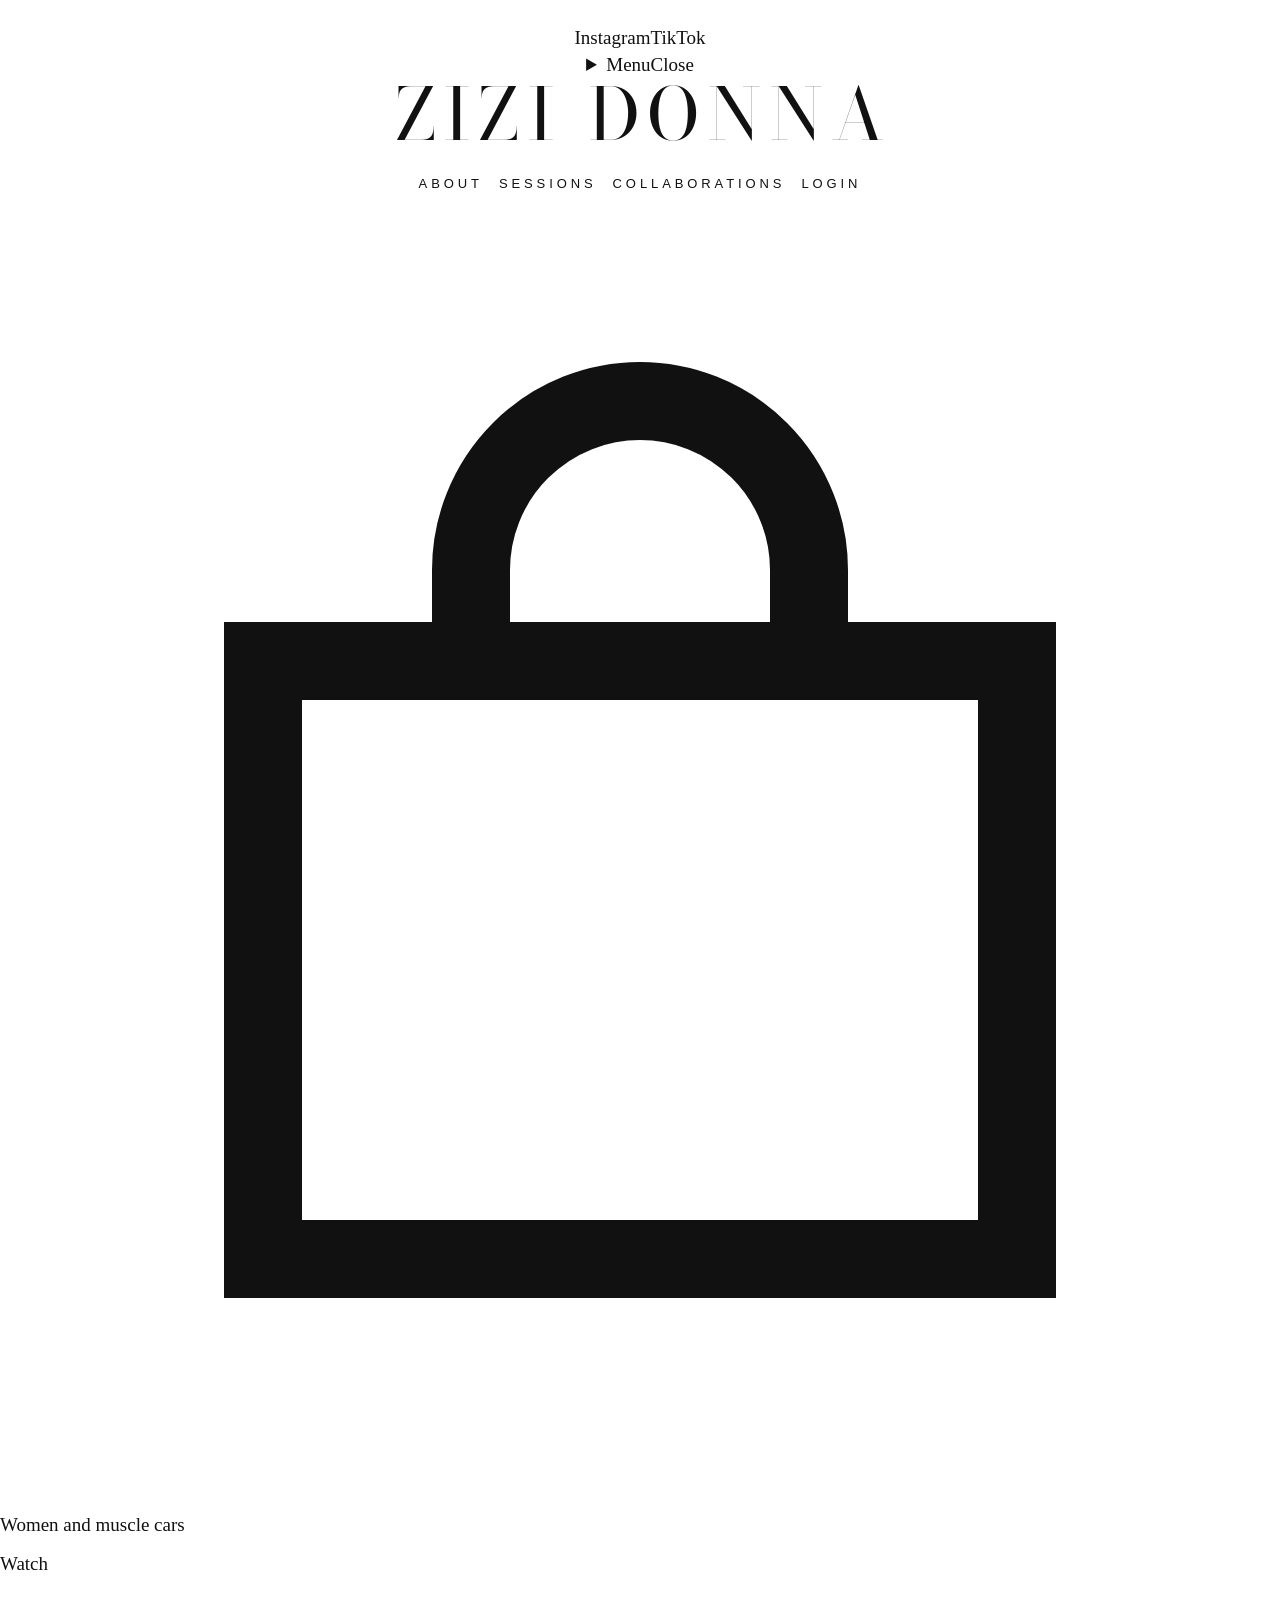
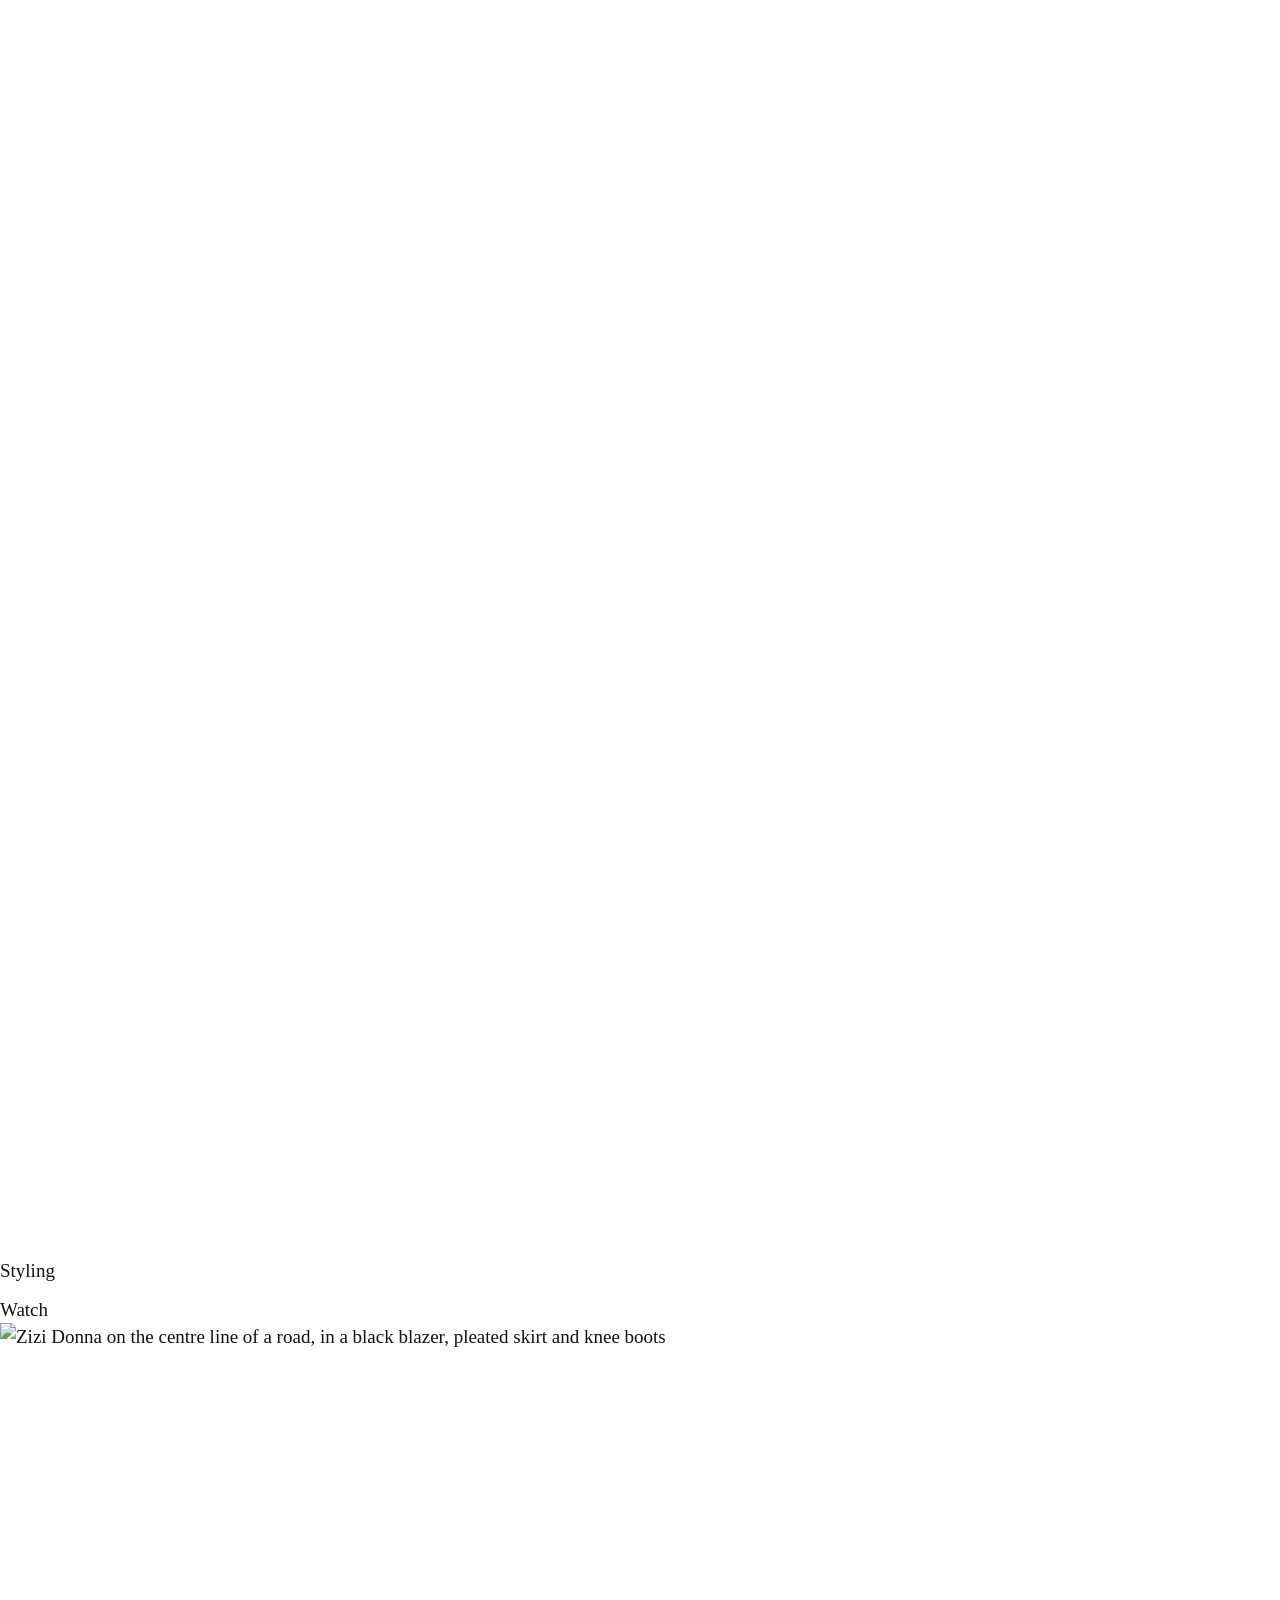
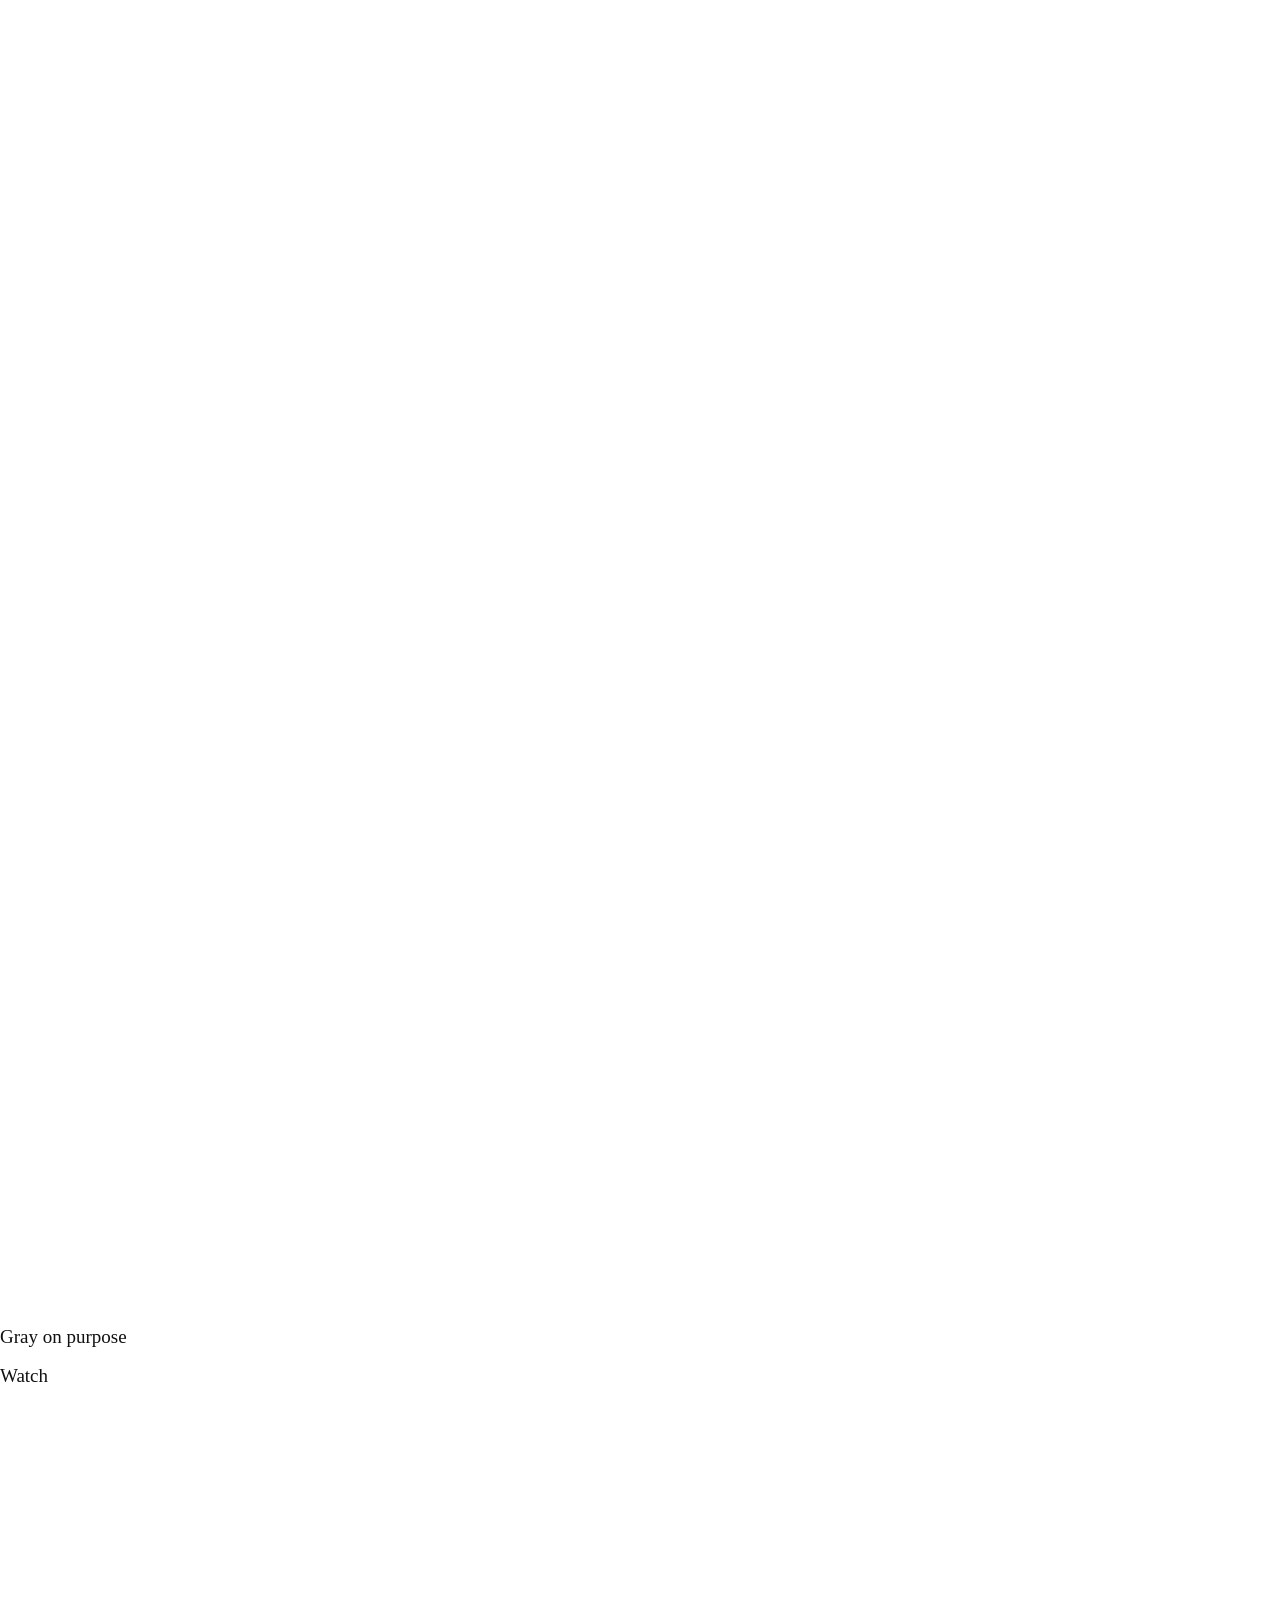
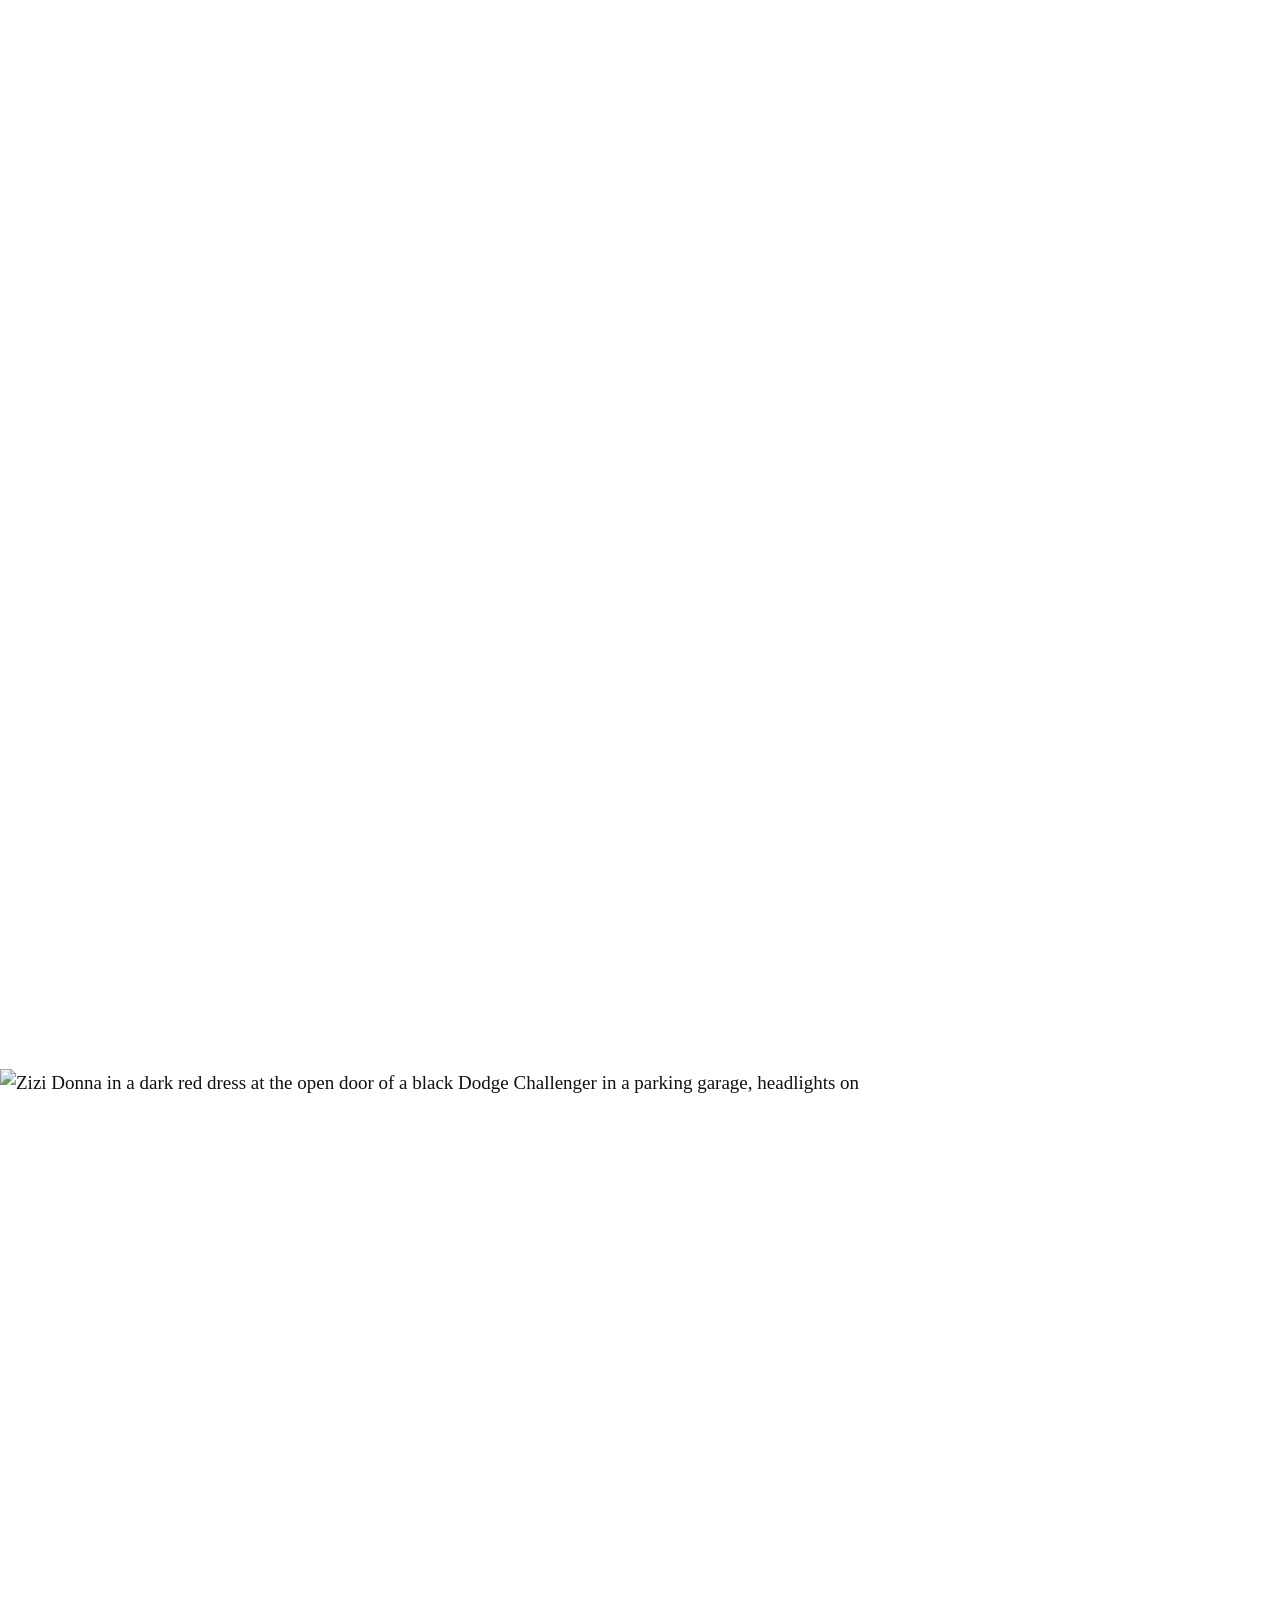
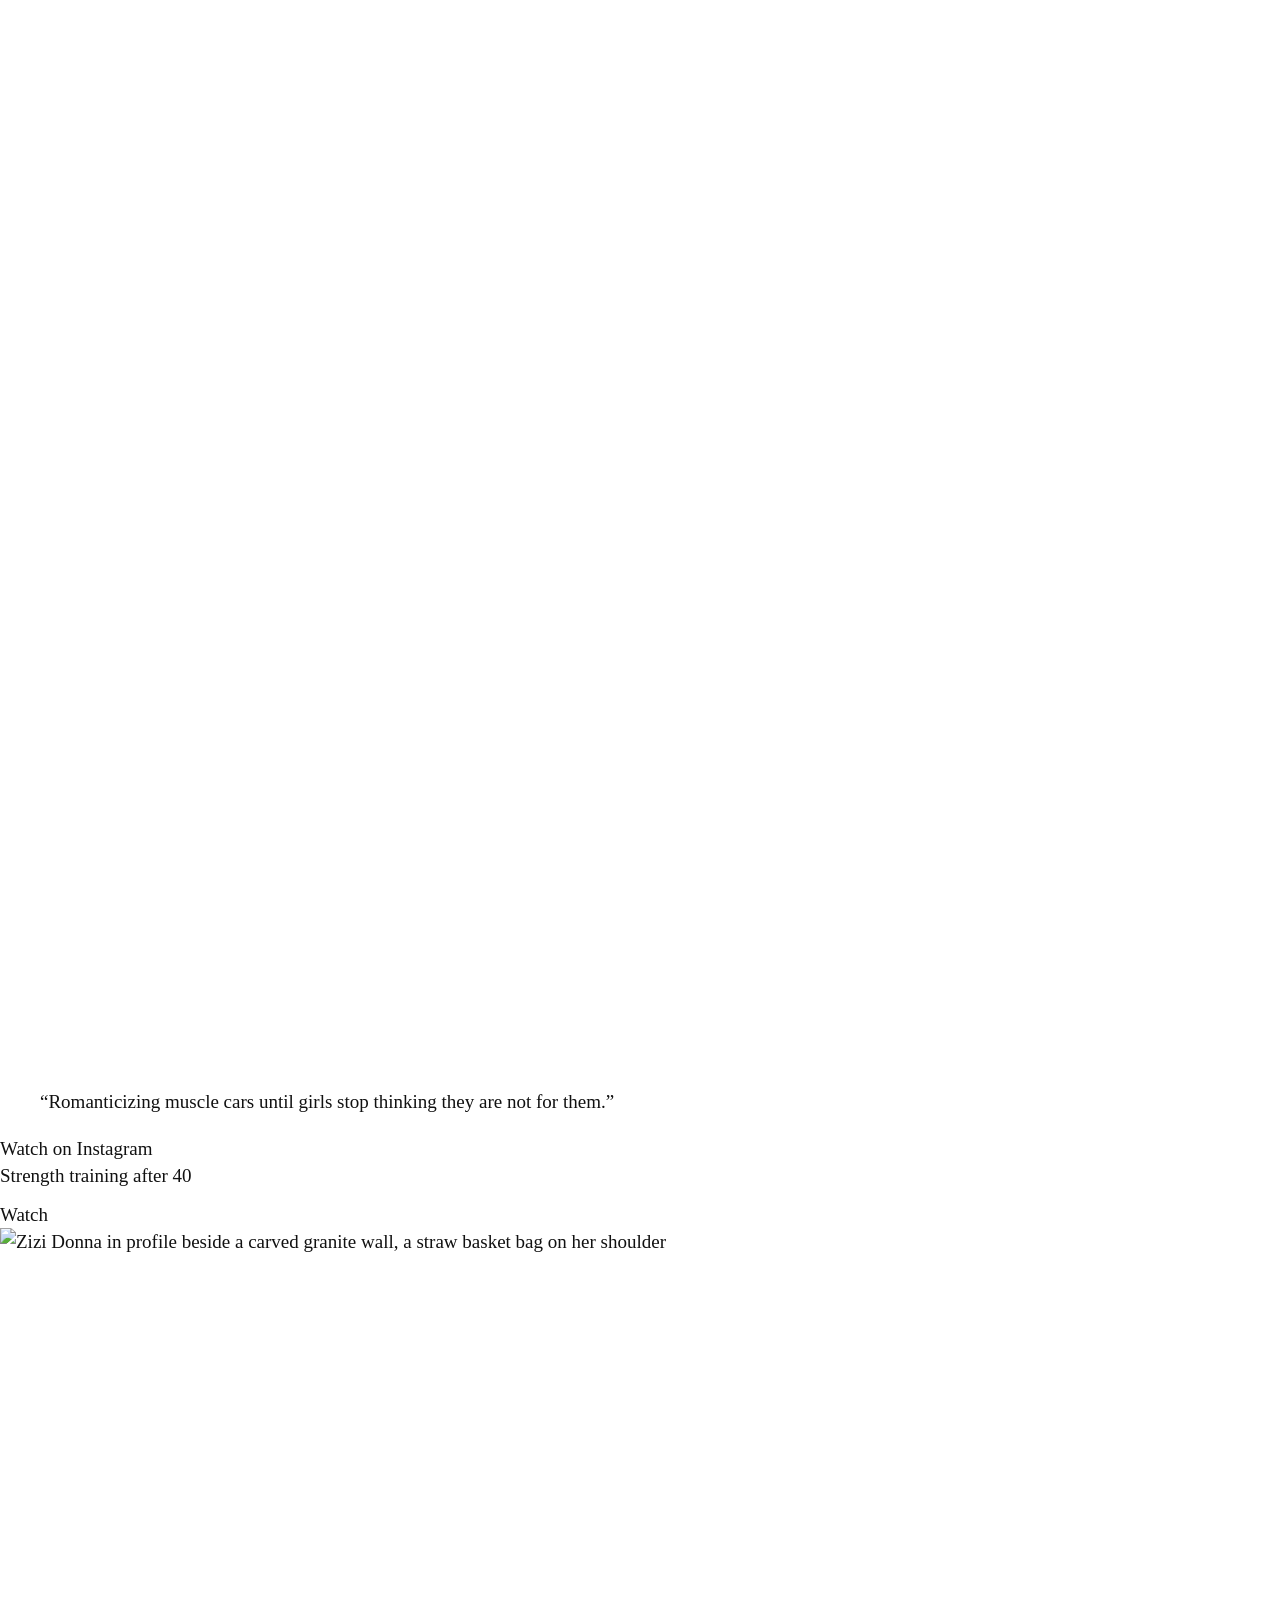
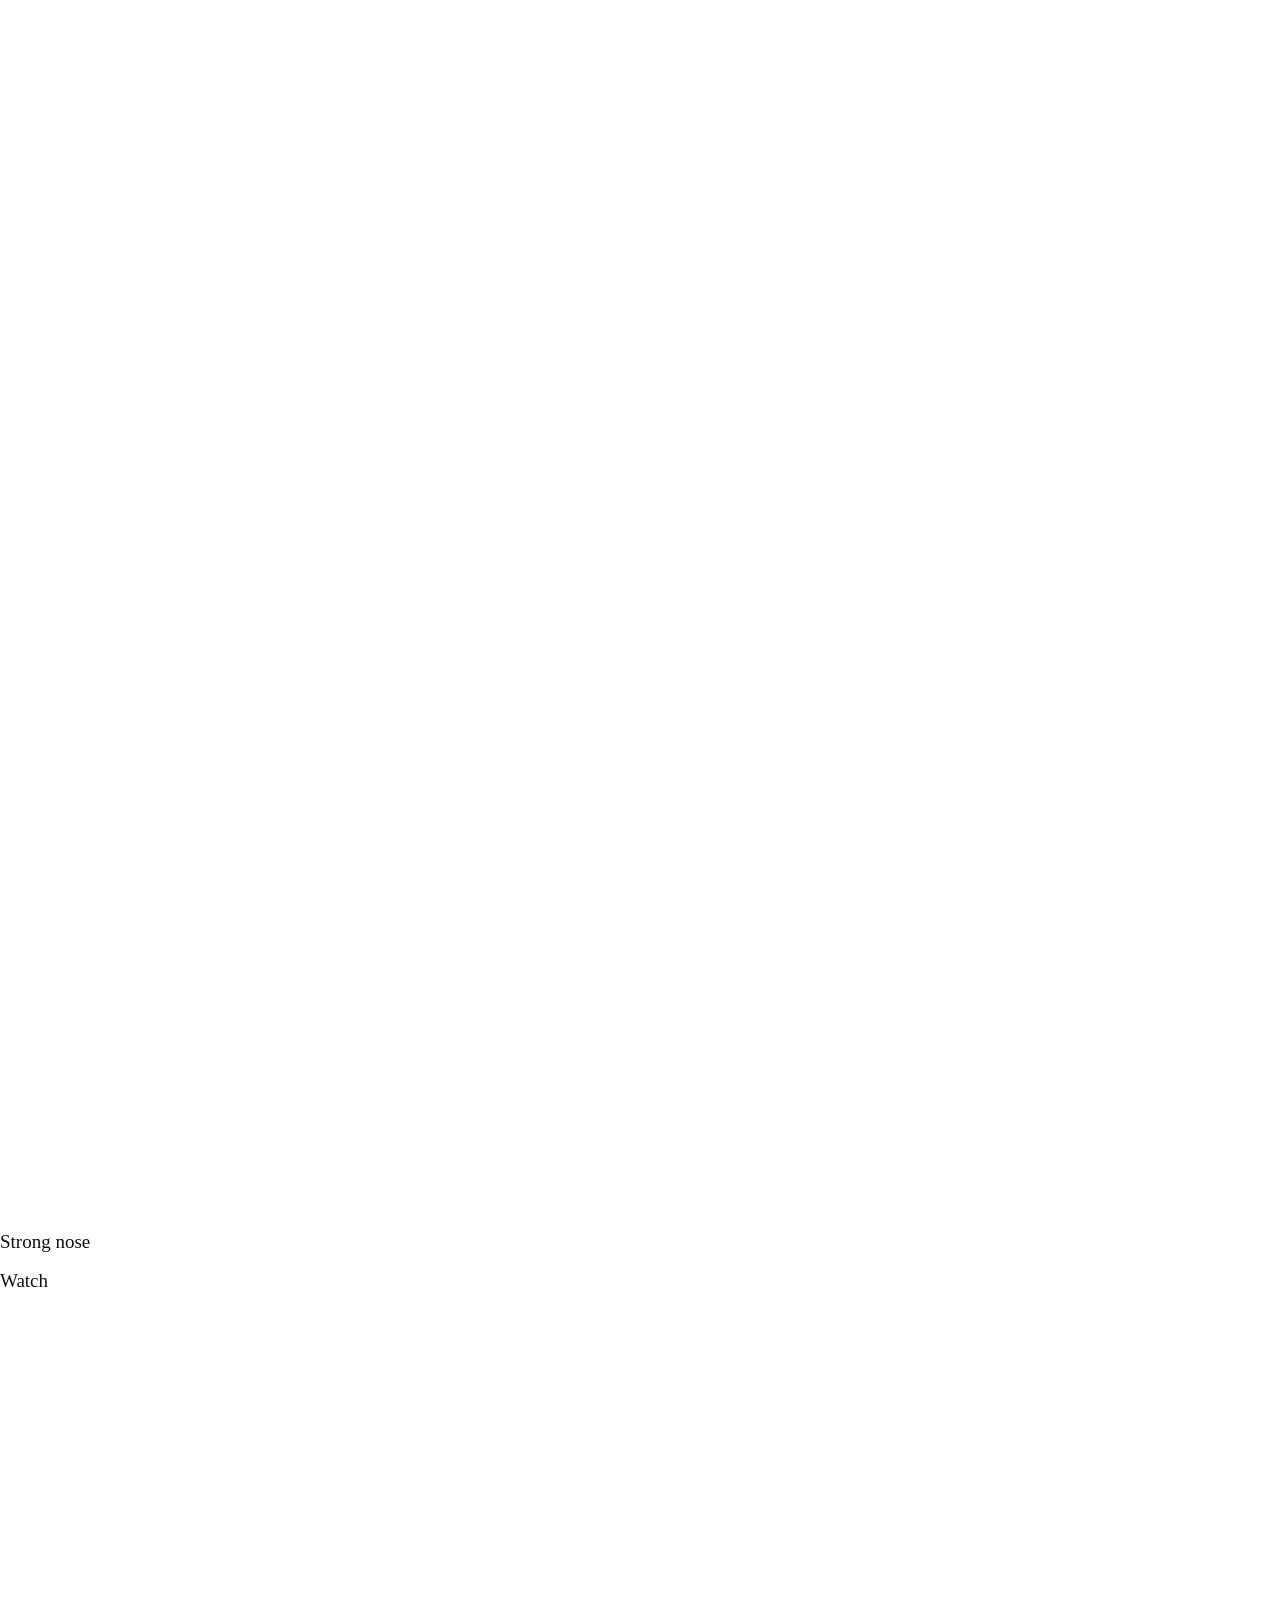
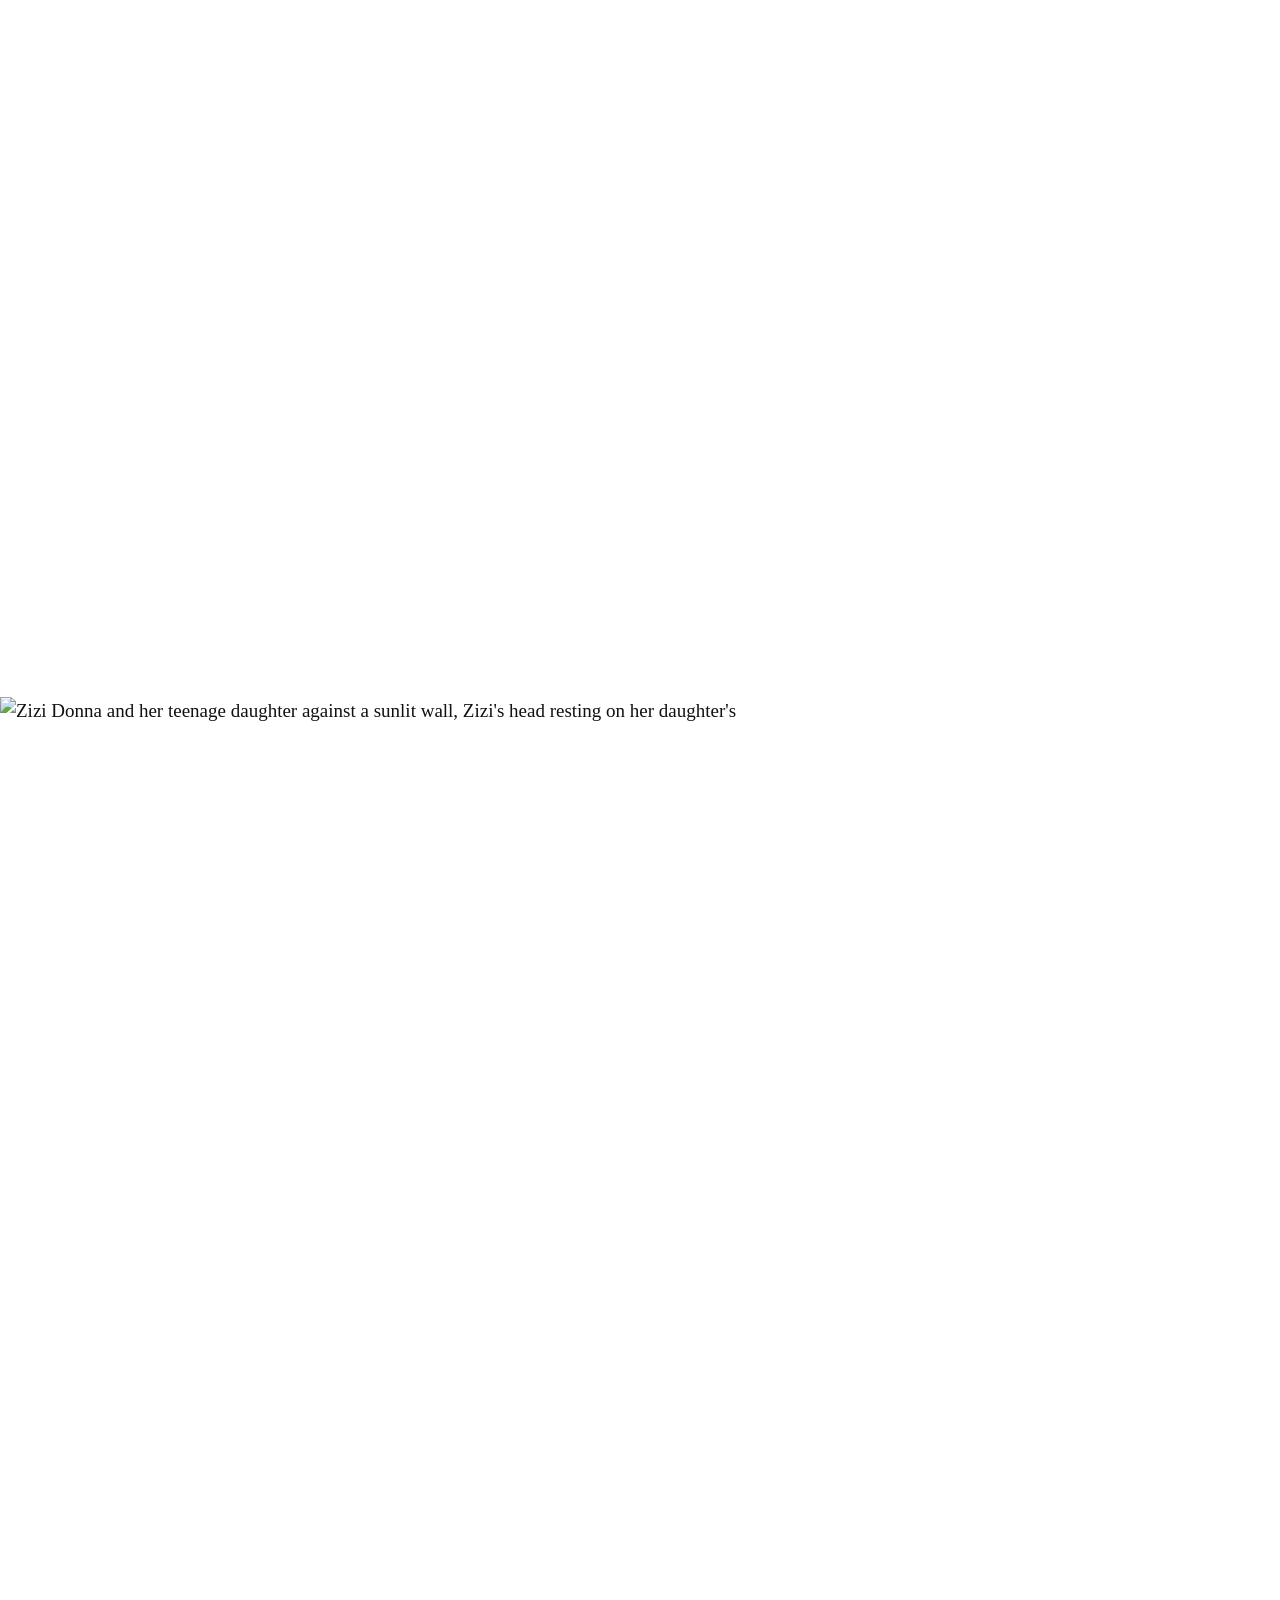
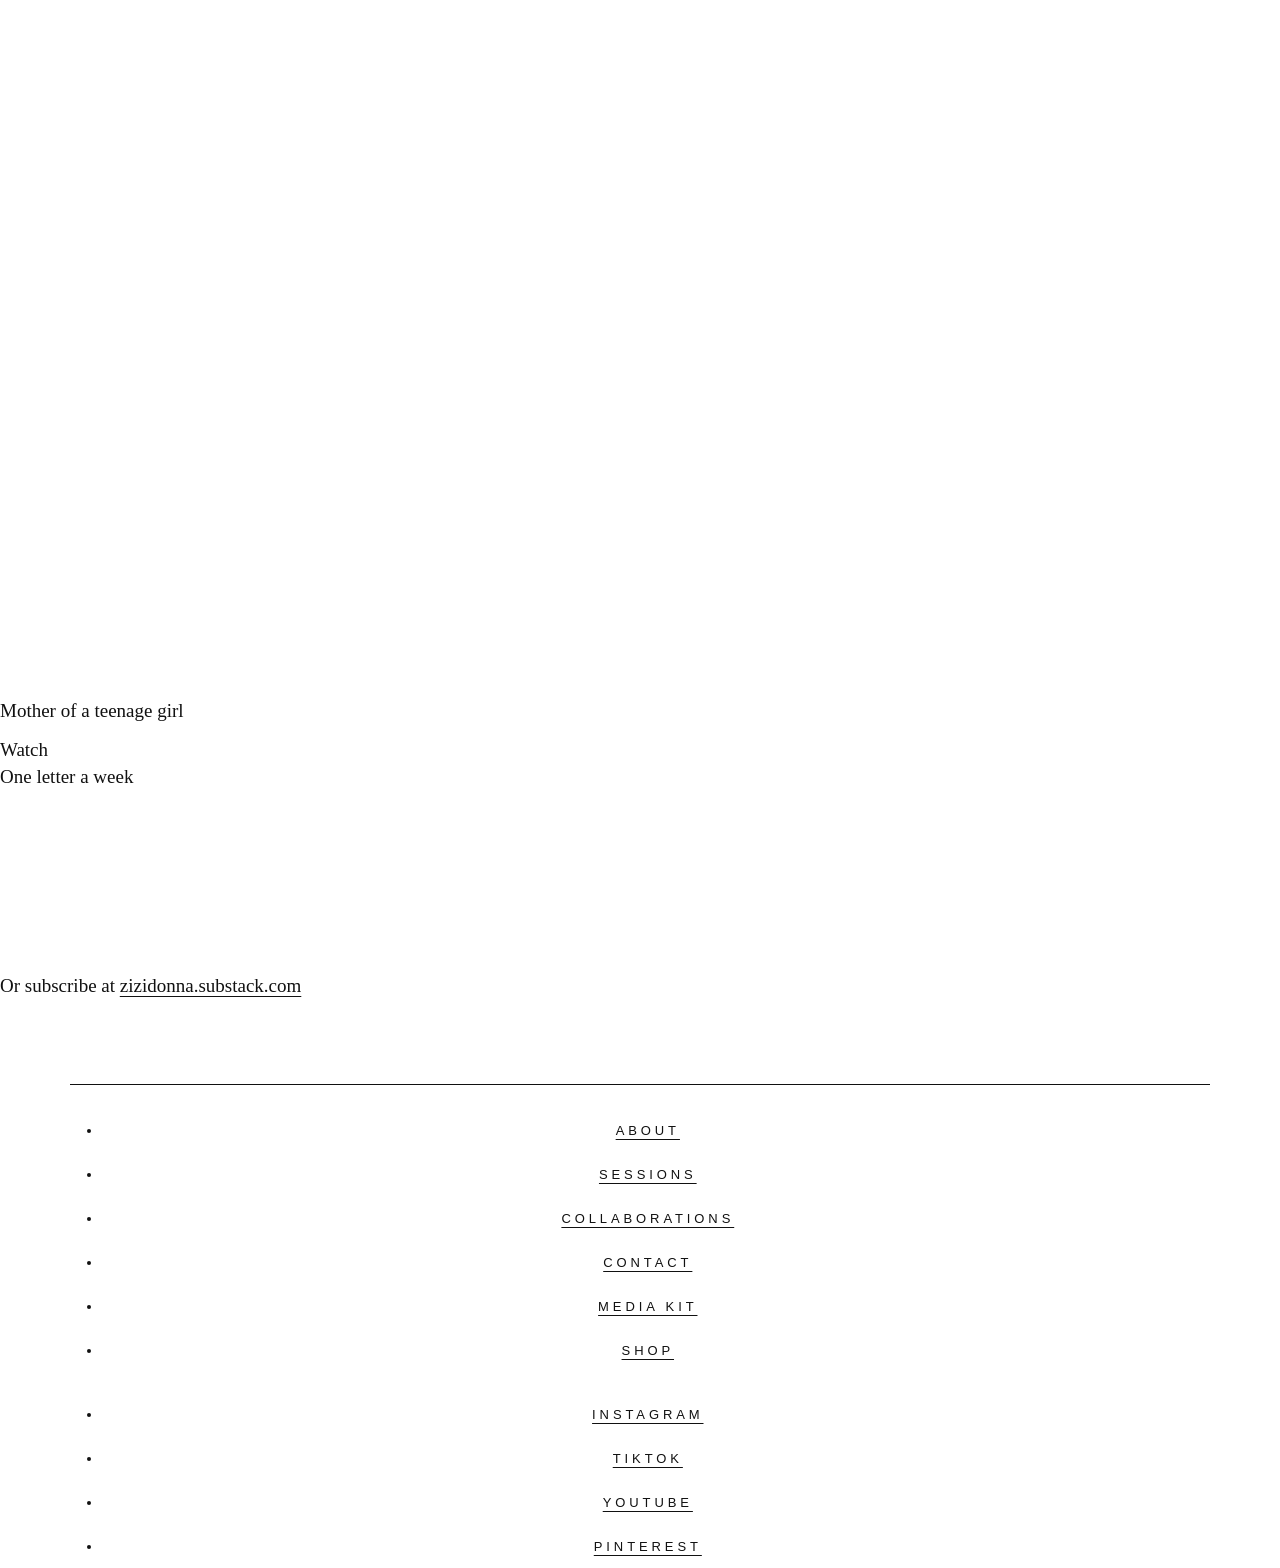
==== commit ac904675: "Add files via upload" ====
--- a/index.html
+++ b/index.html
@@ -4,55 +4,128 @@
 <meta charset="utf-8">
 <meta name="viewport" content="width=device-width, initial-scale=1">
 <title>Zizi Donna</title>
-<meta name="description" content="Zizi Donna dresses women for the features they have. Bellevue, Washington. Sessions by video, two guides, a letter each week.">
+<meta name="description" content="Zizi Donna: strong nose, gray on purpose, styling, muscle cars, a teenage daughter, strength training after 40. Style consultations online.">
 <link rel="canonical" href="https://zizidonna.com/">
 <meta property="og:type" content="website">
 <meta property="og:url" content="https://zizidonna.com/">
 <meta property="og:title" content="Zizi Donna">
-<meta property="og:description" content="Zizi Donna dresses women for the features they have. Bellevue, Washington. Sessions by video, two guides, a letter each week.">
+<meta property="og:description" content="Strong nose, gray on purpose, styling, women and muscle cars, a mother of a teenage girl, strength training after 40.">
 <meta property="og:image" content="https://zizidonna.com/assets/img/og.jpg">
 <link rel="icon" href="/assets/favicon.svg" type="image/svg+xml">
 <link rel="preconnect" href="https://fonts.googleapis.com">
 <link rel="preconnect" href="https://fonts.gstatic.com" crossorigin>
-<link rel="stylesheet" href="https://fonts.googleapis.com/css2?family=Bodoni+Moda:opsz,wght@6..96,400&display=swap">
-<link rel="stylesheet" href="/assets/style.css?v=4">
-<link rel="preload" as="image" href="/assets/img/plate-red-skirt-600.jpg" imagesrcset="/assets/img/plate-red-skirt-600.jpg 600w, /assets/img/plate-red-skirt.jpg 1050w" imagesizes="(max-width:759px) calc(50vw - 21px), (max-width:1199px) calc(33.3vw - 25px), 368px">
+<link rel="stylesheet" href="https://fonts.googleapis.com/css2?family=Bodoni+Moda:opsz,wght@6..96,400&amp;text=ZIDONA%20&amp;display=swap">
+<link rel="stylesheet" href="/assets/style.css?v=6">
 </head>
 <body class="home">
 <a class="skip" href="#main">Skip to content</a>
 <header class="site">
+  <nav class="social" aria-label="Social"><a href="https://www.instagram.com/zizidonna" rel="me">Instagram</a><a href="https://www.tiktok.com/@zizidonna" rel="me">TikTok</a></nav>
+  <details class="menu">
+    <summary><span class="when-closed">Menu</span><span class="when-open">Close</span></summary>
+    <div class="panel">
+      <nav aria-label="Menu">
+        <ul><li><a href="https://www.instagram.com/zizidonna" rel="me">Instagram</a></li><li><a href="https://www.tiktok.com/@zizidonna" rel="me">TikTok</a></li></ul>
+        <ul><li><a href="/about/">About</a></li><li><a href="/sessions/">Sessions</a></li><li><a href="/collaborations/">Collaborations</a></li><li><a href="/contact/">Contact</a></li><li><a class="login" href="/dashboard/">Login</a></li></ul>
+      </nav>
+    </div>
+  </details>
   <a class="logo" href="/">Zizi Donna</a>
-  <nav class="main" aria-label="Main">
-    <span class="row"><a href="/sessions/">Sessions</a><span class="dot" aria-hidden="true">·</span><a href="/guides/">Guides</a><span class="dot" aria-hidden="true">·</span><a href="/cars/">Cars</a><span class="dot" aria-hidden="true">·</span><a href="/letter/">Letter</a><span class="dot" aria-hidden="true">·</span></span><span class="row"><a href="https://shopmy.us/zizidonna" target="_blank" rel="noopener">Shop<span class="vh"> (shopmy.us, opens in a new tab)</span></a><span class="dot" aria-hidden="true">·</span><a href="/brands/">Brands</a><span class="dot" aria-hidden="true">·</span><a class="login" href="/dashboard/">Login</a></span>
-  </nav>
+  <div class="right">
+    <nav class="main" aria-label="Main"><a href="/about/">About</a><a href="/sessions/">Sessions</a><a href="/collaborations/">Collaborations</a><a class="login" href="/dashboard/">Login</a></nav>
+    <a class="bag" href="https://shopmy.us/zizidonna" target="_blank" rel="noopener"><svg viewBox="0 0 24 24" fill="none" stroke="currentColor" stroke-width="1.5" aria-hidden="true"><path d="M4.75 8.75h14.5v11.5H4.75z"/><path d="M8.75 8.75V7a3.25 3.25 0 0 1 6.5 0v1.75"/></svg><span class="vh">My picks on ShopMy (opens in a new tab)</span></a>
+  </div>
 </header>
 
-<main id="main" class="home">
-  <div class="grid">
-    <a href="/sessions/"><img src="/assets/img/plate-red-skirt-600.jpg" srcset="/assets/img/plate-red-skirt-600.jpg 600w, /assets/img/plate-red-skirt.jpg 1050w" sizes="(max-width:759px) calc(50vw - 21px), (max-width:1199px) calc(33.3vw - 25px), 368px" width="600" height="750" alt="Zizi Donna on a blue painted floor in a brocade jacket and scarlet skirt, looking over her shoulder" fetchpriority="high" decoding="async"></a>
-    <a href="/about/"><img src="/assets/img/plate-oatmeal-coat-600.jpg" srcset="/assets/img/plate-oatmeal-coat-600.jpg 600w, /assets/img/plate-oatmeal-coat.jpg 1200w" sizes="(max-width:759px) calc(50vw - 21px), (max-width:1199px) calc(33.3vw - 25px), 368px" width="600" height="750" alt="Zizi Donna in an oatmeal wool coat with a dark brown leather bucket bag, gray in her hair" fetchpriority="high" decoding="async"></a>
-    <a href="/brands/"><img src="/assets/img/plate-road-600.jpg" srcset="/assets/img/plate-road-600.jpg 600w, /assets/img/plate-road.jpg 1200w" sizes="(max-width:759px) calc(50vw - 21px), (max-width:1199px) calc(33.3vw - 25px), 368px" width="600" height="750" alt="Zizi Donna on the centre line of a road, in a grey blazer, pleated skirt and knee boots" decoding="async"></a>
-    <a href="/letter/"><img src="/assets/img/plate-loveseat-600.jpg" srcset="/assets/img/plate-loveseat-600.jpg 600w, /assets/img/plate-loveseat.jpg 1048w" sizes="(max-width:759px) calc(50vw - 21px), (max-width:1199px) calc(33.3vw - 25px), 368px" width="600" height="750" alt="Zizi Donna in a brocade coat seated on a striped loveseat, black and white" decoding="async"></a>
-    <a href="/cars/"><img src="/assets/img/plate-challenger-door-600.jpg" srcset="/assets/img/plate-challenger-door-600.jpg 600w, /assets/img/plate-challenger-door.jpg 1200w" sizes="(max-width:759px) calc(50vw - 21px), (max-width:1199px) calc(33.3vw - 25px), 368px" width="600" height="750" alt="Zizi Donna beside the open door of a black Dodge Challenger in a long grey coat" decoding="async"></a>
-    <a href="/sessions/"><img src="/assets/img/plate-green-satin-600.jpg" srcset="/assets/img/plate-green-satin-600.jpg 600w, /assets/img/plate-green-satin.jpg 795w" sizes="(max-width:759px) calc(50vw - 21px), (max-width:1199px) calc(33.3vw - 25px), 368px" width="600" height="750" alt="Zizi Donna seated on a striped blue armchair in a burgundy brocade coat over a green satin dress" decoding="async"></a>
-    <a href="/about/"><img src="/assets/img/plate-straw-bag-600.jpg" srcset="/assets/img/plate-straw-bag-600.jpg 600w, /assets/img/plate-straw-bag.jpg 1200w" sizes="(max-width:759px) calc(50vw - 21px), (max-width:1199px) calc(33.3vw - 25px), 368px" width="600" height="750" alt="Zizi Donna in profile beside a carved granite wall, a straw basket bag on her shoulder" decoding="async"></a>
-    <a href="/letter/"><img src="/assets/img/plate-profile-600.jpg" srcset="/assets/img/plate-profile-600.jpg 600w, /assets/img/plate-profile.jpg 1003w" sizes="(max-width:759px) calc(50vw - 21px), (max-width:1199px) calc(33.3vw - 25px), 368px" width="600" height="750" alt="Zizi Donna in profile, hair up, hands folded in her lap, black and white" decoding="async"></a>
-    <a href="/cars/"><img src="/assets/img/plate-garage-600.jpg" srcset="/assets/img/plate-garage-600.jpg 600w, /assets/img/plate-garage.jpg 1086w" sizes="(max-width:759px) calc(50vw - 21px), (max-width:1199px) calc(33.3vw - 25px), 368px" width="600" height="750" alt="Zizi Donna in a dark red dress on the hood of a black Dodge Challenger in a garage" decoding="async"></a>
-    <a href="/guides/"><img src="/assets/img/plate-linen-waistcoat-600.jpg" srcset="/assets/img/plate-linen-waistcoat-600.jpg 600w, /assets/img/plate-linen-waistcoat.jpg 1200w" sizes="(max-width:759px) calc(50vw - 21px), (max-width:1199px) calc(33.3vw - 25px), 368px" width="600" height="750" alt="Zizi Donna in a white ruffled collar and a pale yellow linen waistcoat with gold buttons" loading="lazy" decoding="async"></a>
-    <a href="/contact/"><img src="/assets/img/plate-at-the-door-600.jpg" srcset="/assets/img/plate-at-the-door-600.jpg 600w, /assets/img/plate-at-the-door.jpg 792w" sizes="(max-width:759px) calc(50vw - 21px), (max-width:1199px) calc(33.3vw - 25px), 368px" width="600" height="750" alt="Zizi Donna, head and shoulders, one hand on the edge of a dark door, black and white" loading="lazy" decoding="async"></a>
-    <a href="/sessions/"><img src="/assets/img/plate-hand-to-temple-600.jpg" srcset="/assets/img/plate-hand-to-temple-600.jpg 600w, /assets/img/plate-hand-to-temple.jpg 791w" sizes="(max-width:759px) calc(50vw - 21px), (max-width:1199px) calc(33.3vw - 25px), 368px" width="600" height="750" alt="Zizi Donna in a brocade jacket and red skirt, a hand to her temple, looking at the camera" loading="lazy" decoding="async"></a>
+<main id="main">
+  <h1 class="vh">Zizi Donna</h1>
+
+  <div class="hero">
+    <a class="frame" href="https://www.instagram.com/p/DU6JneFAUwW/" target="_blank" rel="noopener">
+      <div class="cap"><h2>Women and muscle cars</h2><span class="l2">Watch</span><span class="vh"> (Instagram, opens in a new tab)</span></div>
+      <picture>
+        <source media="(max-width:759px)" type="image/avif" srcset="/assets/img/challenger-door-960.avif 960w, /assets/img/challenger-door-1440.avif 1440w" sizes="100vw">
+        <source media="(max-width:759px)" srcset="/assets/img/challenger-door-960.jpg 960w, /assets/img/challenger-door-1440.jpg 1440w" sizes="100vw">
+        <source type="image/avif" srcset="/assets/img/challenger-door-wide-1200.avif 1200w, /assets/img/challenger-door-wide-1800.avif 1800w, /assets/img/challenger-door-wide-2400.avif 2400w, /assets/img/challenger-door-wide-3024.avif 3024w" sizes="60vw">
+        <img src="/assets/img/challenger-door-wide-1800.jpg" srcset="/assets/img/challenger-door-wide-1200.jpg 1200w, /assets/img/challenger-door-wide-1800.jpg 1800w, /assets/img/challenger-door-wide-2400.jpg 2400w, /assets/img/challenger-door-wide-3024.jpg 3024w" sizes="60vw" width="3024" height="3100" alt="Zizi Donna in a grey suit and a blue shirt beside a black Dodge Challenger" fetchpriority="high" decoding="async">
+      </picture>
+    </a>
+    <a class="frame" href="https://www.instagram.com/reel/Db3xeycsOPC/" target="_blank" rel="noopener">
+      <div class="cap"><h2>Styling</h2><span class="l2">Watch</span><span class="vh"> (Instagram, opens in a new tab)</span></div>
+      <picture>
+        <source type="image/avif" srcset="/assets/img/road-960.avif 960w, /assets/img/road-1440.avif 1440w, /assets/img/road-2000.avif 2000w" sizes="(max-width:759px) 100vw, 40vw">
+        <img src="/assets/img/road-1440.jpg" srcset="/assets/img/road-960.jpg 960w, /assets/img/road-1440.jpg 1440w, /assets/img/road-2000.jpg 2000w" sizes="(max-width:759px) 100vw, 40vw" width="2000" height="2500" alt="Zizi Donna on the centre line of a road, in a black blazer, pleated skirt and knee boots" fetchpriority="high" decoding="async">
+      </picture>
+    </a>
   </div>
-  <div class="after">
-    <p>Zizi Donna dresses women for the features they have.</p>
-    <p>One letter a week.</p>
+
+  <a class="frame wide ink-black" href="https://www.instagram.com/reel/DFlXalcyrh0/" target="_blank" rel="noopener">
+    <div class="cap"><h2>Gray on purpose</h2><span class="l2">Watch</span><span class="vh"> (Instagram, opens in a new tab)</span></div>
+    <picture>
+      <source media="(max-width:759px)" type="image/avif" srcset="/assets/img/collar-phone-750.avif 750w, /assets/img/collar-phone-1290.avif 1290w" sizes="100vw">
+      <source media="(max-width:759px)" srcset="/assets/img/collar-phone-750.jpg 750w, /assets/img/collar-phone-1290.jpg 1290w" sizes="100vw">
+      <source type="image/avif" srcset="/assets/img/collar-wide-1600.avif 1600w, /assets/img/collar-wide-2400.avif 2400w, /assets/img/collar-wide-3000.avif 3000w" sizes="100vw">
+      <img src="/assets/img/collar-wide-1600.jpg" srcset="/assets/img/collar-wide-1600.jpg 1600w, /assets/img/collar-wide-2400.jpg 2400w, /assets/img/collar-wide-3000.jpg 3000w" sizes="100vw" width="3000" height="1875" alt="Zizi Donna in glasses, gold earrings and a pearl necklace, gray in her hair, a wide white ruffled collar over a pale yellow linen waistcoat" loading="lazy" decoding="async">
+    </picture>
+  </a>
+
+  <a class="split" href="https://www.instagram.com/p/Dalg9qDBqXK/" target="_blank" rel="noopener">
+    <div class="photo">
+      <picture>
+        <source type="image/avif" srcset="/assets/img/challenger-garage-960.avif 960w, /assets/img/challenger-garage-1440.avif 1440w, /assets/img/challenger-garage-2000.avif 2000w, /assets/img/challenger-garage-2560.avif 2560w" sizes="(max-width:759px) 100vw, 50vw">
+        <img src="/assets/img/challenger-garage-1440.jpg" srcset="/assets/img/challenger-garage-960.jpg 960w, /assets/img/challenger-garage-1440.jpg 1440w, /assets/img/challenger-garage-2000.jpg 2000w, /assets/img/challenger-garage-2560.jpg 2560w" sizes="(max-width:759px) 100vw, 50vw" width="2000" height="2500" alt="Zizi Donna in a dark red dress at the open door of a black Dodge Challenger in a parking garage, headlights on" loading="lazy" decoding="async">
+      </picture>
+    </div>
+    <div class="text">
+      <blockquote><p>“Romanticizing muscle cars until girls stop thinking they are not for them.”</p></blockquote>
+      <span class="cap watch">Watch on Instagram</span><span class="vh"> (opens in a new tab)</span>
+    </div>
+  </a>
+
+  <div class="pair">
+    <a class="frame" href="https://www.instagram.com/p/DcuKWZ_sCCA/" target="_blank" rel="noopener">
+      <div class="cap"><h2>Strength training after 40</h2><span class="l2">Watch</span><span class="vh"> (Instagram, opens in a new tab)</span></div>
+      <picture>
+        <source type="image/avif" srcset="/assets/img/straw-bag-960.avif 960w, /assets/img/straw-bag-1440.avif 1440w, /assets/img/straw-bag-2000.avif 2000w, /assets/img/straw-bag-2560.avif 2560w" sizes="(max-width:759px) 100vw, 50vw">
+        <img src="/assets/img/straw-bag-1440.jpg" srcset="/assets/img/straw-bag-960.jpg 960w, /assets/img/straw-bag-1440.jpg 1440w, /assets/img/straw-bag-2000.jpg 2000w, /assets/img/straw-bag-2560.jpg 2560w" sizes="(max-width:759px) 100vw, 50vw" width="2000" height="2500" alt="Zizi Donna in profile beside a carved granite wall, a straw basket bag on her shoulder" loading="lazy" decoding="async">
+      </picture>
+    </a>
+    <a class="frame" href="https://www.instagram.com/reel/DE5c1TOyIUO/" target="_blank" rel="noopener">
+      <div class="cap"><h2>Strong nose</h2><span class="l2">Watch</span><span class="vh"> (Instagram, opens in a new tab)</span></div>
+      <picture>
+        <source type="image/avif" srcset="/assets/img/profile-600.avif 600w, /assets/img/profile-1003.avif 1003w" sizes="(max-width:759px) 100vw, 50vw">
+        <img src="/assets/img/profile-1003.jpg" srcset="/assets/img/profile-600.jpg 600w, /assets/img/profile-1003.jpg 1003w" sizes="(max-width:759px) 100vw, 50vw" width="1003" height="1254" alt="Zizi Donna in profile, hair up, hands folded in her lap" loading="lazy" decoding="async">
+      </picture>
+    </a>
+  </div>
+
+  <a class="split reverse" href="https://www.instagram.com/reel/DINAK_8SQB6/" target="_blank" rel="noopener">
+    <div class="photo">
+      <picture>
+        <source type="image/avif" srcset="/assets/img/mother-daughter-960.avif 960w, /assets/img/mother-daughter-1333.avif 1333w" sizes="(max-width:759px) 100vw, 50vw">
+        <img src="/assets/img/mother-daughter-1333.jpg" srcset="/assets/img/mother-daughter-960.jpg 960w, /assets/img/mother-daughter-1333.jpg 1333w" sizes="(max-width:759px) 100vw, 50vw" width="1333" height="1666" alt="Zizi Donna and her teenage daughter against a sunlit wall, Zizi's head resting on her daughter's" loading="lazy" decoding="async">
+      </picture>
+    </div>
+    <div class="text">
+      <h2 class="cap">Mother of a teenage girl</h2>
+      <span class="cap watch">Watch</span><span class="vh"> (Instagram, opens in a new tab)</span>
+    </div>
+  </a>
+
+  <section class="letter" aria-labelledby="letter">
+    <h2 class="cap" id="letter">One letter a week</h2>
     <div class="embed"><iframe src="https://zizidonna.substack.com/embed" height="150" title="Subscribe to the letter" loading="lazy"></iframe></div>
-    <p>Or subscribe at <a href="https://zizidonna.substack.com" target="_blank" rel="noopener">zizidonna.substack.com</a>.</p>
-  </div>
+    <p class="cap">Or subscribe at <a href="https://zizidonna.substack.com" target="_blank" rel="noopener">zizidonna.substack.com<span class="vh"> (opens in a new tab)</span></a></p>
+  </section>
 </main>
 
 <footer class="site">
-  <nav aria-label="Footer"><a href="/about/">About</a><span class="dot" aria-hidden="true">·</span><a href="/contact/">Contact</a><span class="dot" aria-hidden="true">·</span><a href="https://www.instagram.com/zizidonna" rel="me">Instagram</a><span class="dot" aria-hidden="true">·</span><a href="https://www.tiktok.com/@zizidonna" rel="me">TikTok</a><span class="dot" aria-hidden="true">·</span><a href="https://www.youtube.com/@zizidonna" rel="me">YouTube</a><span class="dot" aria-hidden="true">·</span><a href="https://www.pinterest.com/zizidonna/" rel="me">Pinterest</a></nav>
-  <p class="fine">Links earn a commission. © 2026 Zizi Donna</p>
+  <div class="cols">
+    <nav aria-label="Pages"><ul><li><a href="/about/">About</a></li><li><a href="/sessions/">Sessions</a></li><li><a href="/collaborations/">Collaborations</a></li><li><a href="/contact/">Contact</a></li><li><a href="/media-kit/">Media kit</a></li><li><a href="https://shopmy.us/zizidonna" target="_blank" rel="noopener">Shop<span class="vh"> (ShopMy, opens in a new tab)</span></a></li></ul></nav>
+    <nav aria-label="Follow"><ul><li><a href="https://www.instagram.com/zizidonna" rel="me">Instagram</a></li><li><a href="https://www.tiktok.com/@zizidonna" rel="me">TikTok</a></li><li><a href="https://www.youtube.com/@zizidonna" rel="me">YouTube</a></li><li><a href="https://www.pinterest.com/zizidonna/" rel="me">Pinterest</a></li></ul></nav>
+  </div>
+  <a class="logo" href="/">Zizi Donna</a>
+  <p class="fine">© 2026 Zizi Donna</p>
 </footer>
 </body>
 </html>
